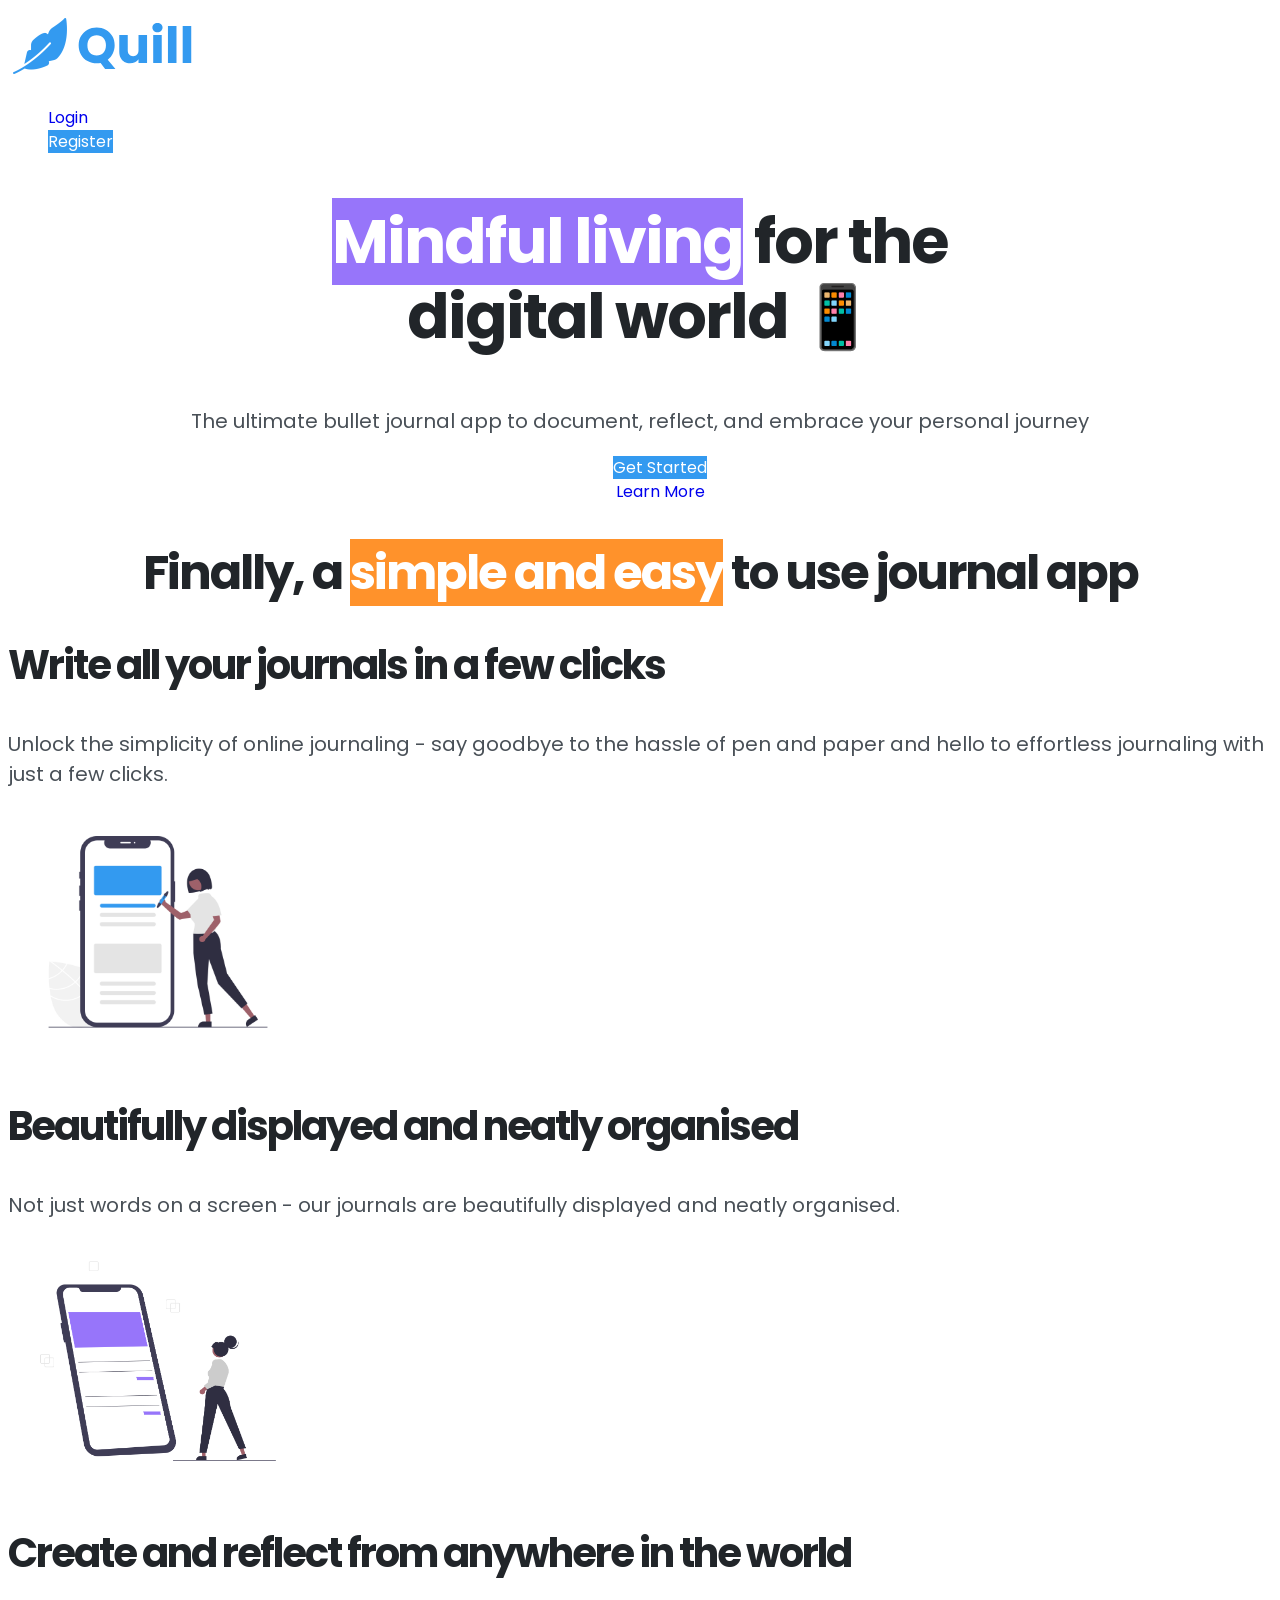
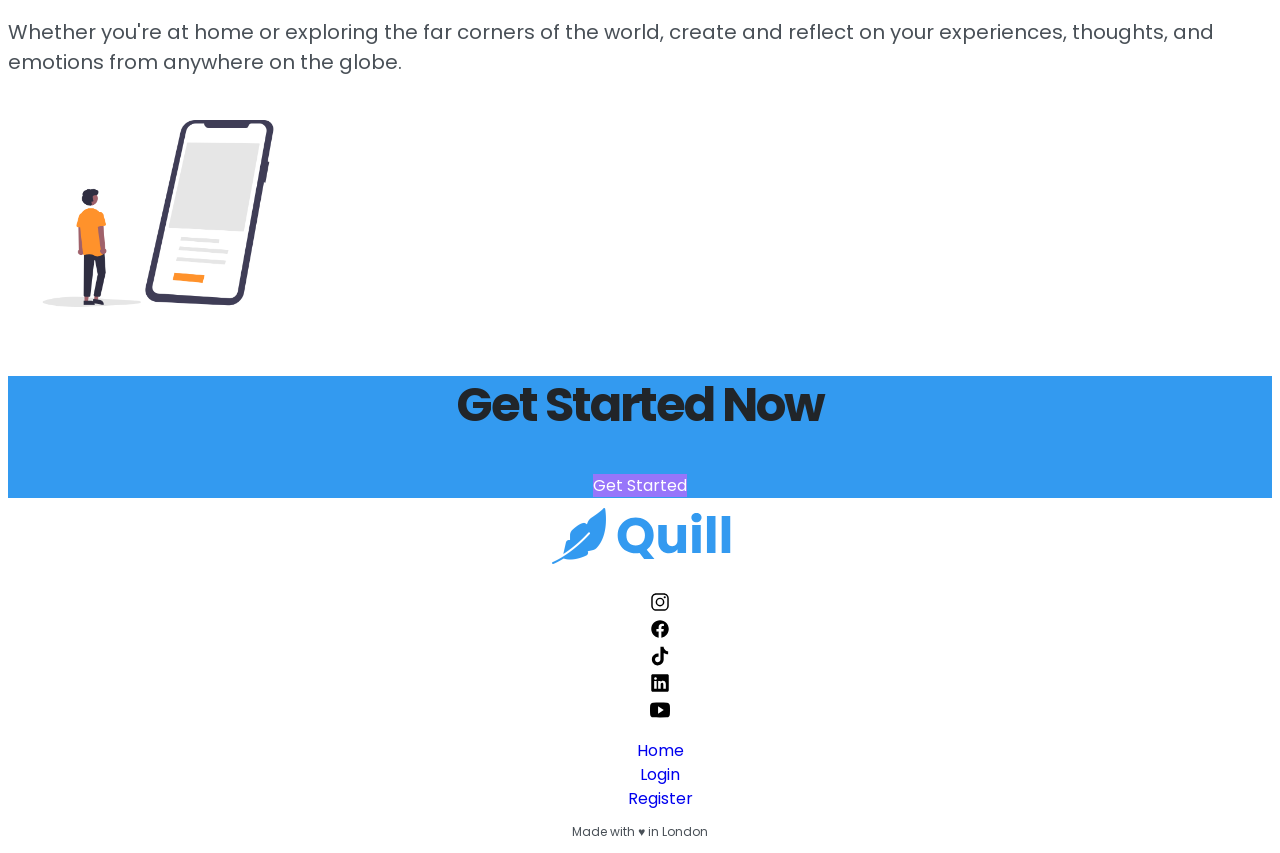
==== learning_projects/index.html @ 556ea089 "updated it" ====
<!DOCTYPE html>
<html lang="en">

<head>
    <meta charset="UTF-8">
    <meta name="viewport" content="width=device-width, initial-scale=1.0">

    <link rel="preconnect" href="https://fonts.googleapis.com">
    <link rel="preconnect" href="https://fonts.gstatic.com" crossorigin>
    <link href="https://fonts.googleapis.com/css2?family=Jim+Nightshade&display=swap" rel="stylesheet">

    <link rel="preconnect" href="https://fonts.googleapis.com">
    <link rel="preconnect" href="https://fonts.gstatic.com" crossorigin>
    <link
        href="https://fonts.googleapis.com/css2?family=Poppins:ital,wght@0,100;0,200;0,300;0,400;0,500;0,600;0,700;0,800;0,900;1,100;1,200;1,300;1,400;1,500;1,600;1,700;1,800;1,900&display=swap"
        rel="stylesheet">

    <title>Quill</title>

    <link rel="stylesheet" href="styles.css">
    <link rel="i" href="component.html">
    <link rel="icon" type="image/svg" href="images/quill.svg">

</head>

<body>

    <header>
        <!-- NAVIGATION -->
        <nav>
            <a href="index.html"><img src="images/quill.svg" alt="quill logo"></a>
            <ul>
                <li><a href="login.html">Login</a></li>
                <li><a class="btn btn-primary" href="register.html">Register</a></li>
            </ul>
        </nav>

        <!-- HERO SECTION -->
        <section class="hero-section">
            <h1><span class="highlight highlight-secondary">Mindful living</span> for the <br> digital world 📱</h1>
            <p id="green-text">The ultimate bullet journal app to document, reflect, and embrace your personal journey
            </p>
            <ul>
                <li><a class="btn btn-primary" href="register.html">Get Started</a></li>
                <li><a href="#features">Learn More</a></li>
            </ul>
        </section>
    </header>

    <main>
        <!-- FEATURES SECTION -->
        <section>
            <h2 class="features-main-heading">Finally, a <span class="highlight highlight-tertiary">simple and
                    easy</span> to use journal app</h2>
            <div>
                <h3>Write all your journals in a few clicks</h3>
                <p>Unlock the simplicity of online journaling - say goodbye to the hassle of pen and paper and hello to
                    effortless journaling with just a few clicks.</p>
                <img src="images/features-1.png" alt="simple online journaling" width="300px">
            </div>
            <div>
                <h3>Beautifully displayed and neatly organised</h3>
                <p>Not just words on a screen - our journals are beautifully displayed and neatly organised.</p>
                <img src="images/features-2.png" alt="beautifully displayed journals" width="300px">
            </div>
            <div>
                <h3>Create and reflect from anywhere in the world</h3>
                <p>Whether you're at home or exploring the far corners of the world, create and reflect on your
                    experiences, thoughts, and emotions from anywhere on the globe.</p>
                <img src="images/features-3.png" alt="create journals anywhere" width="300px">
            </div>
        </section>


        <!-- CTA SECTION -->
        <section class="cta-section">
            <div class="cta-card">
                <h2>Get Started Now</h2>
                <a class="btn btn-secondary " href="register.html">Get Started</a>
            </div>
        </section>
    </main>


    <!-- FOOTER -->
    <footer class="footer">
        <a href="index.html"><img src="images/quill.svg" alt="quill logo"></a>
        <ul>
            <li><a href="https://www.instagram.com/"><img src="images/instagram.svg" alt="instagram logo"
                        width="20px"></a></li>
            <li><a href="https://www.facebook.com/"><img src="images/facebook.svg" alt="facebook logo" width="20px"></a>
            </li>
            <li><a href="https://www.tiktok.com/"><img src="images/tiktok.svg" alt="tiktok logo" width="20px"></a></li>
            <li><a href="https://www.linkedin.com/"><img src="images/linkedin.svg" alt="linkedin logo" width="20px"></a>
            </li>
            <li><a href="https://www.youtube.com/"><img src="images/youtube.svg" alt="youtube logo" width="20px"></a>
            </li>
        </ul>
        <ul>
            <li><a href="index.html">Home</a></li>
            <li><a href="login.html">Login</a></li>
            <li><a href="register.html">Register</a></li>
        </ul>

        <p class="small-text">Made with ♥︎ in London</p>
    </footer>

</body>

</html>
---- learning_projects/styles.css ----
/* 

----------------- TYPOGRAPHY -----------------

FONT SIZES
12px / 16px / 20px / 24px / 32px / 40px

FONT WEIGHTS 
400 / 700

LINE HEIGHTS
1.2 / 1.5

LETTER SPACING 
0 / -2PX 

FONT FAMILY
Poppins

----------------- COLORS  -----------------

PRIMARY
Base: #339af0 (Sky Blue)
Tint: #d0ebff (Arctic)
Shade: #1c7ed6 (Deep Sea)

SECONDARY
Base: #9775fa (Lavendar)
Tint: #e5dbff (Moonlight Iris)
Shade: #7048e8 (Velvet Night)

TERTIARY
Base: #ff922b (Pumpkin)
Tint: #ffe8cc (Dawn)
Shade: #f76707 (Lava)

GREY
Base: #495057 (Slate)
Tint: #f1f3f5 (Pebble)
Shade: #212529 (Graphite)
White: #ffffff (White)
Black: #000000 (Black)


*/

/* ----------------------------------- GLOBAL SYTLES ----------------------------------- */

/* Add in universal selector later to remove default spacing properties */

body {
  font-family: "Poppins", sans-serif;
  font-weight: 400;
  line-height: 1.5;
  color: #495057;
}

h1,
h2,
h3,
h4,
h5 {
  font-weight: 700;
  line-height: 1.2;
  letter-spacing: -2px;
  color: #212529;
}

h1 {
  font-size: 62px;
}

h2 {
  font-size: 48px;
}

h3 {
  font-size: 40px;
  text-align: left;
}

h4 {
  font-size: 32px;
  text-align: left;
}

h5 {
  font-size: 24px;
  text-align: left;
}

p {
  font-size: 20px;
}

ul {
  list-style: none;
}

a {
  text-decoration: none;
  font-size: 16px;
}

footer {
  font-size: 12px;
}

.small-text {
  font-size: 12px;
}

/* ----------------------------------- COMPONENTS ----------------------------------- */

.btn {
  font-size: 16px;
  font-weight: 400;
  text-decoration: none;
}

.btn-primary:link,
.btn-primary:visited {
  color: #ffffff;
  background-color: #339af0;
}

.btn-primary:hover,
.btn-primary:active {
  color: #ffffff;
  background-color: #1c7ed6;

}

.btn-secondary:link,
.btn-secondary:visited {
  color: #ffffff;
  background-color: #9775fa;
}

.btn-secondary:hover,
.btn-secondary:active {
  color: #ffffff;
  background-color: #7048e8;
}

.highlight {
  color: #ffffff;
}

.highlight-primary {
  background-color: #339af0;
}

.highlight-secondary {
  background-color: #9775fa;
}

.highlight-tertiary {
  background-color: #ff922b;
}


/* ----------------------------------- SECTIONS ----------------------------------- */

/* ------- HERO SECTION -------*/

.hero-section {
  text-align: center;
}

/* ------- FEATURES SECTION -------*/

.features-main-heading {
  text-align: center;
}

/* ------- CTA SECTION -------*/

.cta-section {
  text-align: center;
}

.cta-card {
  background-color: #339af0;
}


/* ------- FOOTER -------*/

.footer {
  text-align: center;
}
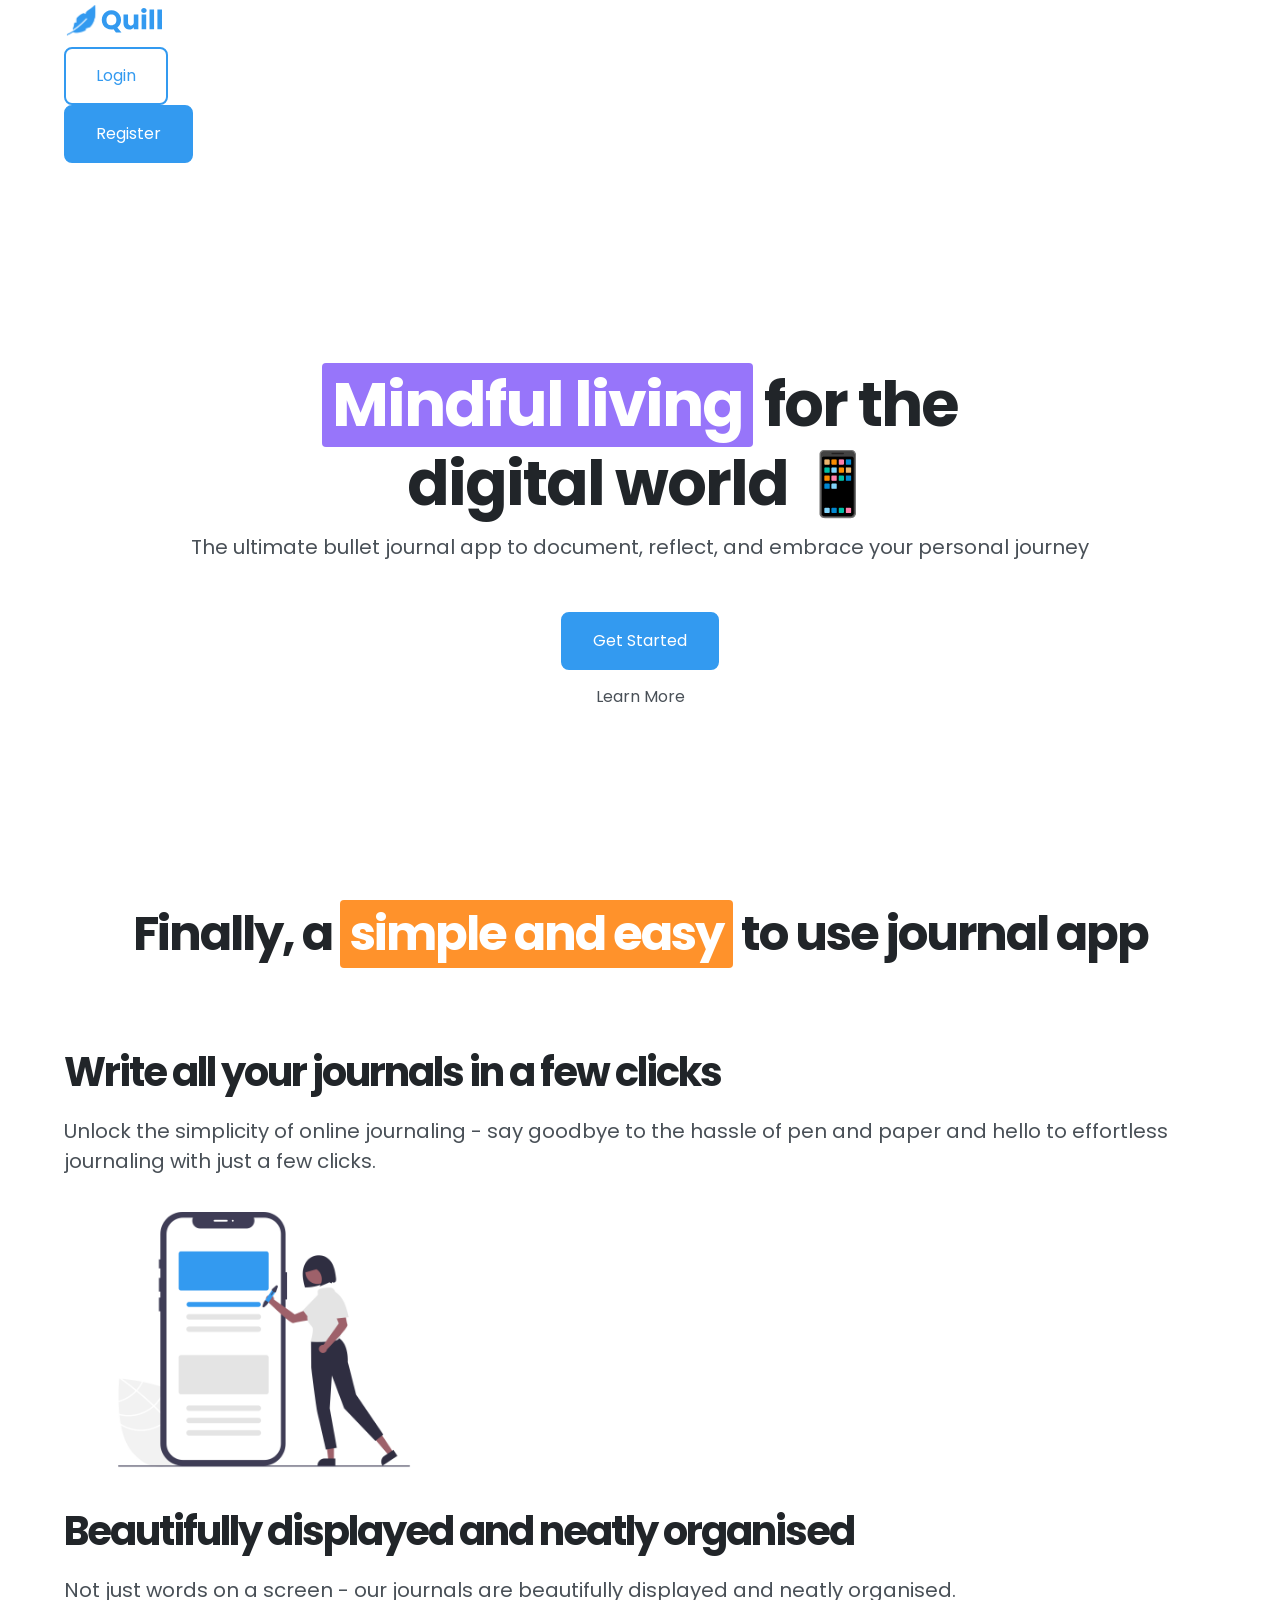
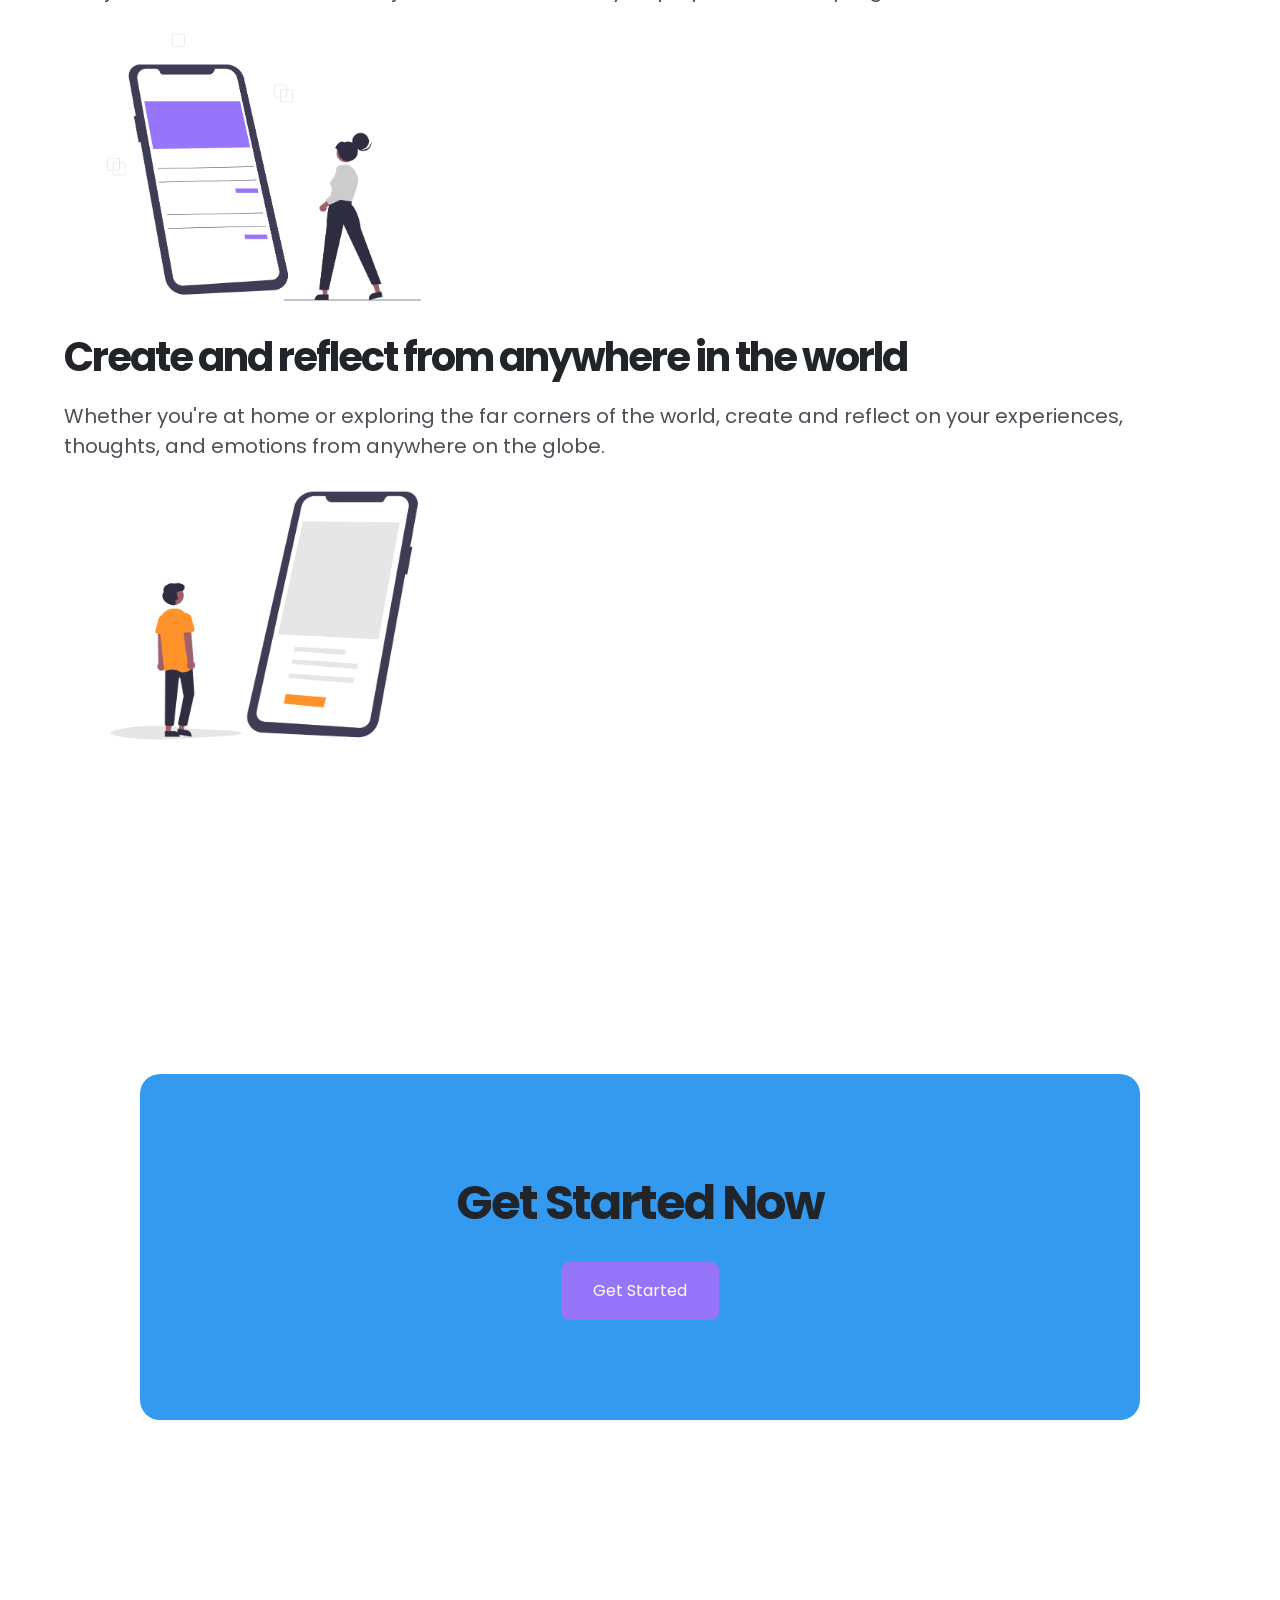
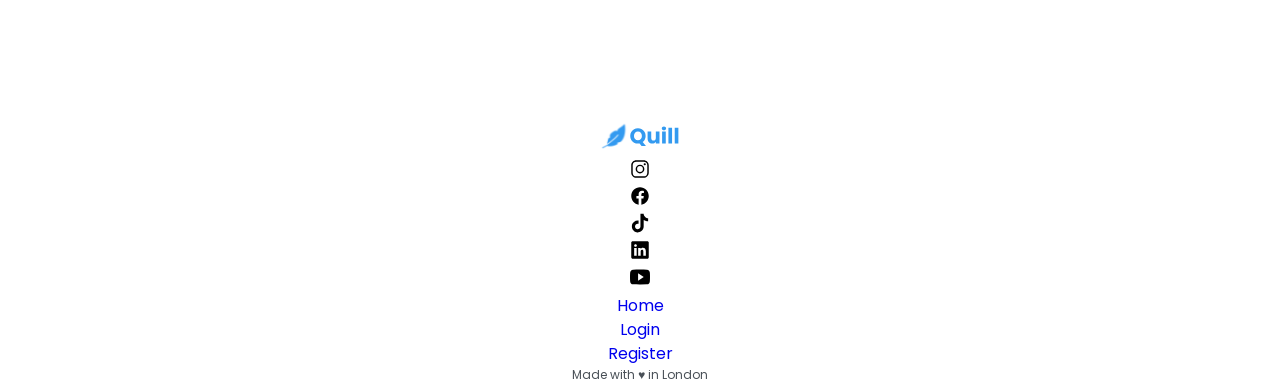
==== commit b28b4e87: "updated significantly" ====
--- a/learning_projects/index.html
+++ b/learning_projects/index.html
@@ -25,49 +25,51 @@
 
 <body>
 
-    <header>
+    <div class="container">
+
+    <header class="header">
         <!-- NAVIGATION -->
-        <nav>
-            <a href="index.html"><img src="images/quill.svg" alt="quill logo"></a>
+        <nav class="navbar">
+            <a href="index.html"><img class="logo-md" src="images/quill.svg" alt="quill logo"></a>
             <ul>
-                <li><a href="login.html">Login</a></li>
+                <li><a class="btn btn-primary-outline" href="login.html">Login</a></li>
                 <li><a class="btn btn-primary" href="register.html">Register</a></li>
             </ul>
         </nav>
 
         <!-- HERO SECTION -->
         <section class="hero-section">
-            <h1><span class="highlight highlight-secondary">Mindful living</span> for the <br> digital world 📱</h1>
-            <p id="green-text">The ultimate bullet journal app to document, reflect, and embrace your personal journey
+            <h1 class="hero-heading"><span class="highlight highlight-secondary">Mindful living</span> for the <br> digital world 📱</h1>
+            <p class="hero-paragraph">The ultimate bullet journal app to document, reflect, and embrace your personal journey
             </p>
             <ul>
                 <li><a class="btn btn-primary" href="register.html">Get Started</a></li>
-                <li><a href="#features">Learn More</a></li>
+                <li><a class="btn btn-primary-outline href="#features">Learn More</a></li>
             </ul>
         </section>
     </header>
 
     <main>
         <!-- FEATURES SECTION -->
-        <section>
+        <section class="features-section">
             <h2 class="features-main-heading">Finally, a <span class="highlight highlight-tertiary">simple and
                     easy</span> to use journal app</h2>
             <div>
-                <h3>Write all your journals in a few clicks</h3>
+                <h3 class="features-heading">Write all your journals in a few clicks</h3>
                 <p>Unlock the simplicity of online journaling - say goodbye to the hassle of pen and paper and hello to
                     effortless journaling with just a few clicks.</p>
-                <img src="images/features-1.png" alt="simple online journaling" width="300px">
+                <img class="feature-img" src="images/features-1.png" alt="simple online journaling">
             </div>
             <div>
-                <h3>Beautifully displayed and neatly organised</h3>
+                <h3 class="features-heading">Beautifully displayed and neatly organised</h3>
                 <p>Not just words on a screen - our journals are beautifully displayed and neatly organised.</p>
-                <img src="images/features-2.png" alt="beautifully displayed journals" width="300px">
+                <img class="feature-img" src="images/features-2.png" alt="beautifully displayed journals">
             </div>
             <div>
-                <h3>Create and reflect from anywhere in the world</h3>
+                <h3 class="features-heading">Create and reflect from anywhere in the world</h3>
                 <p>Whether you're at home or exploring the far corners of the world, create and reflect on your
                     experiences, thoughts, and emotions from anywhere on the globe.</p>
-                <img src="images/features-3.png" alt="create journals anywhere" width="300px">
+                <img class="feature-img" src="images/features-3.png" alt="create journals anywhere">
             </div>
         </section>
 
@@ -75,7 +77,7 @@
         <!-- CTA SECTION -->
         <section class="cta-section">
             <div class="cta-card">
-                <h2>Get Started Now</h2>
+                <h2 class="cta-heading">Get Started Now</h2>
                 <a class="btn btn-secondary " href="register.html">Get Started</a>
             </div>
         </section>
@@ -84,17 +86,13 @@
 
     <!-- FOOTER -->
     <footer class="footer">
-        <a href="index.html"><img src="images/quill.svg" alt="quill logo"></a>
+        <a href="index.html"><img class="logo-sm" src="images/quill.svg" alt="quill logo"></a>
         <ul>
-            <li><a href="https://www.instagram.com/"><img src="images/instagram.svg" alt="instagram logo"
-                        width="20px"></a></li>
-            <li><a href="https://www.facebook.com/"><img src="images/facebook.svg" alt="facebook logo" width="20px"></a>
-            </li>
-            <li><a href="https://www.tiktok.com/"><img src="images/tiktok.svg" alt="tiktok logo" width="20px"></a></li>
-            <li><a href="https://www.linkedin.com/"><img src="images/linkedin.svg" alt="linkedin logo" width="20px"></a>
-            </li>
-            <li><a href="https://www.youtube.com/"><img src="images/youtube.svg" alt="youtube logo" width="20px"></a>
-            </li>
+            <li><a href="https://www.instagram.com/"><img class="social-icons" src="images/instagram.svg" alt="instagram logo"></a></li>
+            <li><a href="https://www.facebook.com/"><img class="social-icons" src="images/facebook.svg" alt="facebook logo"></a></li>
+            <li><a href="https://www.tiktok.com/"><img class="social-icons" src="images/tiktok.svg" alt="tiktok logo"></a></li>
+            <li><a href="https://www.linkedin.com/"><img class="social-icons" src="images/linkedin.svg" alt="linkedin logo"></a></li>
+            <li><a href="https://www.youtube.com/"><img class="social-icons" src="images/youtube.svg" alt="youtube logo"></a></li>
         </ul>
         <ul>
             <li><a href="index.html">Home</a></li>
@@ -105,6 +103,8 @@
         <p class="small-text">Made with ♥︎ in London</p>
     </footer>
 
+    </div>
+
 </body>
 
 </html>
--- a/learning_projects/styles.css
+++ b/learning_projects/styles.css
@@ -3,7 +3,7 @@
 ----------------- TYPOGRAPHY -----------------
 
 FONT SIZES
-12px / 16px / 20px / 24px / 32px / 40px
+12px - 1.2rem / 16px - 1.6rem / 20px - 2rem / 24px 2.4rem / 32px - 3.2rem / 40px - 4rem
 
 FONT WEIGHTS 
 400 / 700
@@ -12,7 +12,7 @@
 1.2 / 1.5
 
 LETTER SPACING 
-0 / -2PX 
+0 / -2px 
 
 FONT FAMILY
 Poppins
@@ -42,17 +42,97 @@
 Black: #000000 (Black)
 
 
+----------------- BORDER RADIUS -----------------
+
+4px / 8px / 20px
+
+----------------- SPACING SYSTEM -----------------
+
+5px / 10px / 15px / 20px / 25px / 30px / 40px / 50px / 60px / 70px / 80px / 90px / 100px / 125px / 150px / 200px / 250px / 300px / 400px / 500px
+
 */
 
 /* ----------------------------------- GLOBAL SYTLES ----------------------------------- */
 
 /* Add in universal selector later to remove default spacing properties */
 
+:root {
+  /* FONT SIZE */
+  --text-sm: 12px;
+  --text-base: 16px;
+  --text-paragraph: 20px;
+  --text-h5: 24px;
+  --text-h4: 32px;
+  --text-h3: 40px;
+  --text-h2: 48px;
+  --text-h1: 62px;
+
+  /* FONT WEIGHTS */
+  --font-weight-normal: 400;
+  --font-weight-bold: 700;
+
+  /* LINE HEIGHTS */
+  --line-height-tight: 1.2;
+  --line-height-normal: 1.5;
+
+  /* LETTER SPACING */
+  --letter-spacing-tight: -2px;
+
+  /* FONT FAMILY */
+  --font-family: "Poppins", sans-serif;
+
+  /* --------------- COLORS --------------*/
+
+  /* PRIMARY */
+
+  --primary-base: #339af0;
+  --primary-tint: #d0ebff;
+  --primary-shade: #1c7ed6;
+
+  /* SECONDARY */
+
+  --secondary-base: #9775fa;
+  --secondary-tint: #e5dbff;
+  --secondary-shade: #7048e8;
+
+  /* TERTIARY */
+
+  --tertiary-base: #ff922b;
+  --tertiary-tint: #ffe8cc;
+  --tertiary-shade: #f76707;
+
+  /* GREY */
+
+  --grey-base: #495057;
+  --grey-tint: #f1f3f5;
+  --grey-shade: #212529;
+  --white: #ffffff;
+  --black: #000000;
+
+
+}
+
+* {
+  box-sizing: border-box;
+  margin: 0px;
+  padding: 0px;
+}
+
+html {
+  font-size: 62.5%;
+}
+
 body {
-  font-family: "Poppins", sans-serif;
-  font-weight: 400;
-  line-height: 1.5;
+  font-family: var(--font-family);
+  font-weight: var(--font-weight-normal);
+  line-height: var(--line-height-normal);
   color: #495057;
+}
+
+.container {
+  max-width: 1200px;
+  width: 90%;
+  margin: 0px auto;
 }
 
 h1,
@@ -60,37 +140,37 @@
 h3,
 h4,
 h5 {
-  font-weight: 700;
-  line-height: 1.2;
-  letter-spacing: -2px;
-  color: #212529;
+  font-weight: var(--font-weight-bold);
+  line-height: var(--line-height-tight);
+  letter-spacing: var(--letter-spacing-tight);
+  color: var(--grey-shade);
 }
 
 h1 {
-  font-size: 62px;
+  font-size: 6.2rem;
 }
 
 h2 {
-  font-size: 48px;
+  font-size: 4.8rem;
 }
 
 h3 {
-  font-size: 40px;
+  font-size: 4rem;
   text-align: left;
 }
 
 h4 {
-  font-size: 32px;
+  font-size: 3.2rem;
   text-align: left;
 }
 
 h5 {
-  font-size: 24px;
+  font-size: 2.4rem;
   text-align: left;
 }
 
 p {
-  font-size: 20px;
+  font-size: 2rem;
 }
 
 ul {
@@ -99,94 +179,176 @@
 
 a {
   text-decoration: none;
-  font-size: 16px;
+  font-size: 1.6rem;
+  display: inline-block;
 }
 
 footer {
-  font-size: 12px;
+  font-size: 1.2rem;
+}
+
+span {
+  display: inline-block;
 }
 
 .small-text {
-  font-size: 12px;
+  font-size: 1.2rem;
 }
 
 /* ----------------------------------- COMPONENTS ----------------------------------- */
 
 .btn {
-  font-size: 16px;
-  font-weight: 400;
+  font-size: 1.6rem;
+  font-weight: var(--font-weight-normal);
   text-decoration: none;
+  padding: 1.5rem 3rem;
+  border-radius: 8px;
 }
 
 .btn-primary:link,
 .btn-primary:visited {
-  color: #ffffff;
-  background-color: #339af0;
+  color: var(--white);
+  background-color: var(--primary-base);
+  border: 2px solid var(--primary-base);
 }
 
 .btn-primary:hover,
 .btn-primary:active {
-  color: #ffffff;
-  background-color: #1c7ed6;
-
+  color: var(--white);
+  background-color: var(--primary-shade);
+  border: 2px solid var(--primary-shade);
+}
+
+.btn-primary-outline:link,
+.btn-primary-outline:visited {
+  background-color: var(--white);
+  color: var(--primary-base);
+  border: 2px solid var(--primary-base);
+}
+
+.btn-primary-outline:hover,
+.btn-primary-outline:active {
+  background-color: var(--white);
+  color: var(--primary-shade);
+  border: 2px solid var(--primary-shade);
 }
 
 .btn-secondary:link,
 .btn-secondary:visited {
-  color: #ffffff;
-  background-color: #9775fa;
+  color: var(--white);
+  background-color: var(--secondary-base);
+  border: 2px solid var(--secondary-base);
 }
 
 .btn-secondary:hover,
 .btn-secondary:active {
-  color: #ffffff;
-  background-color: #7048e8;
+  color: var(--white);
+  background-color: var(--secondary-shade);
+  border: 2px solid var(--secondary-shade);
 }
 
 .highlight {
-  color: #ffffff;
+  color: var(--white);
+  padding: 0.5rem 1rem;
+  border-radius: 4px;
 }
 
 .highlight-primary {
-  background-color: #339af0;
+  background-color: var(--primary-base);
 }
 
 .highlight-secondary {
-  background-color: #9775fa;
+  background-color: var(--secondary-base);
 }
 
 .highlight-tertiary {
-  background-color: #ff922b;
-}
-
+  background-color: var(--tertiary-base);
+}
+
+.logo-md {
+  width: 100px;
+}
+
+.logo-sm {
+  width: 80px;
+}
 
 /* ----------------------------------- SECTIONS ----------------------------------- */
+
+/* ------- HEADER -------*/
+
+.header {
+  height: 100vh;
+  min-height: 800px;
+}
+
+
+/* ------- NAVBAR -------*/
+
+.navbar {
+  margin-bottom: 20rem;
+}
 
 /* ------- HERO SECTION -------*/
 
 .hero-section {
   text-align: center;
+  margin-bottom: 30rem;
+}
+
+.hero-heading {
+  margin-bottom: 1rem;
+}
+
+.hero-paragraph {
+  margin-bottom: 5rem;
 }
 
 /* ------- FEATURES SECTION -------*/
+
+.features-section {
+  margin-bottom: 30rem;
+}
 
 .features-main-heading {
   text-align: center;
+  margin-bottom: 8rem;
+}
+
+.features-heading {
+  margin-bottom: 2rem;
+}
+
+.feature-img {
+  max-width: 400px;
+  width: 100%;
 }
 
 /* ------- CTA SECTION -------*/
 
 .cta-section {
+  margin-bottom: 30rem;
+}
+
+.cta-card {
   text-align: center;
-}
-
-.cta-card {
-  background-color: #339af0;
-}
-
+  background-color: var(--primary-base);
+  max-width: 1000px;
+  padding: 10rem 20rem;
+  border-radius: 20px;
+  margin: 0px auto;
+}
+
+.cta-heading {
+  margin-bottom: 3rem;
+}
 
 /* ------- FOOTER -------*/
 
 .footer {
   text-align: center;
 }
+
+.social-icons {
+  width: 20px;
+}
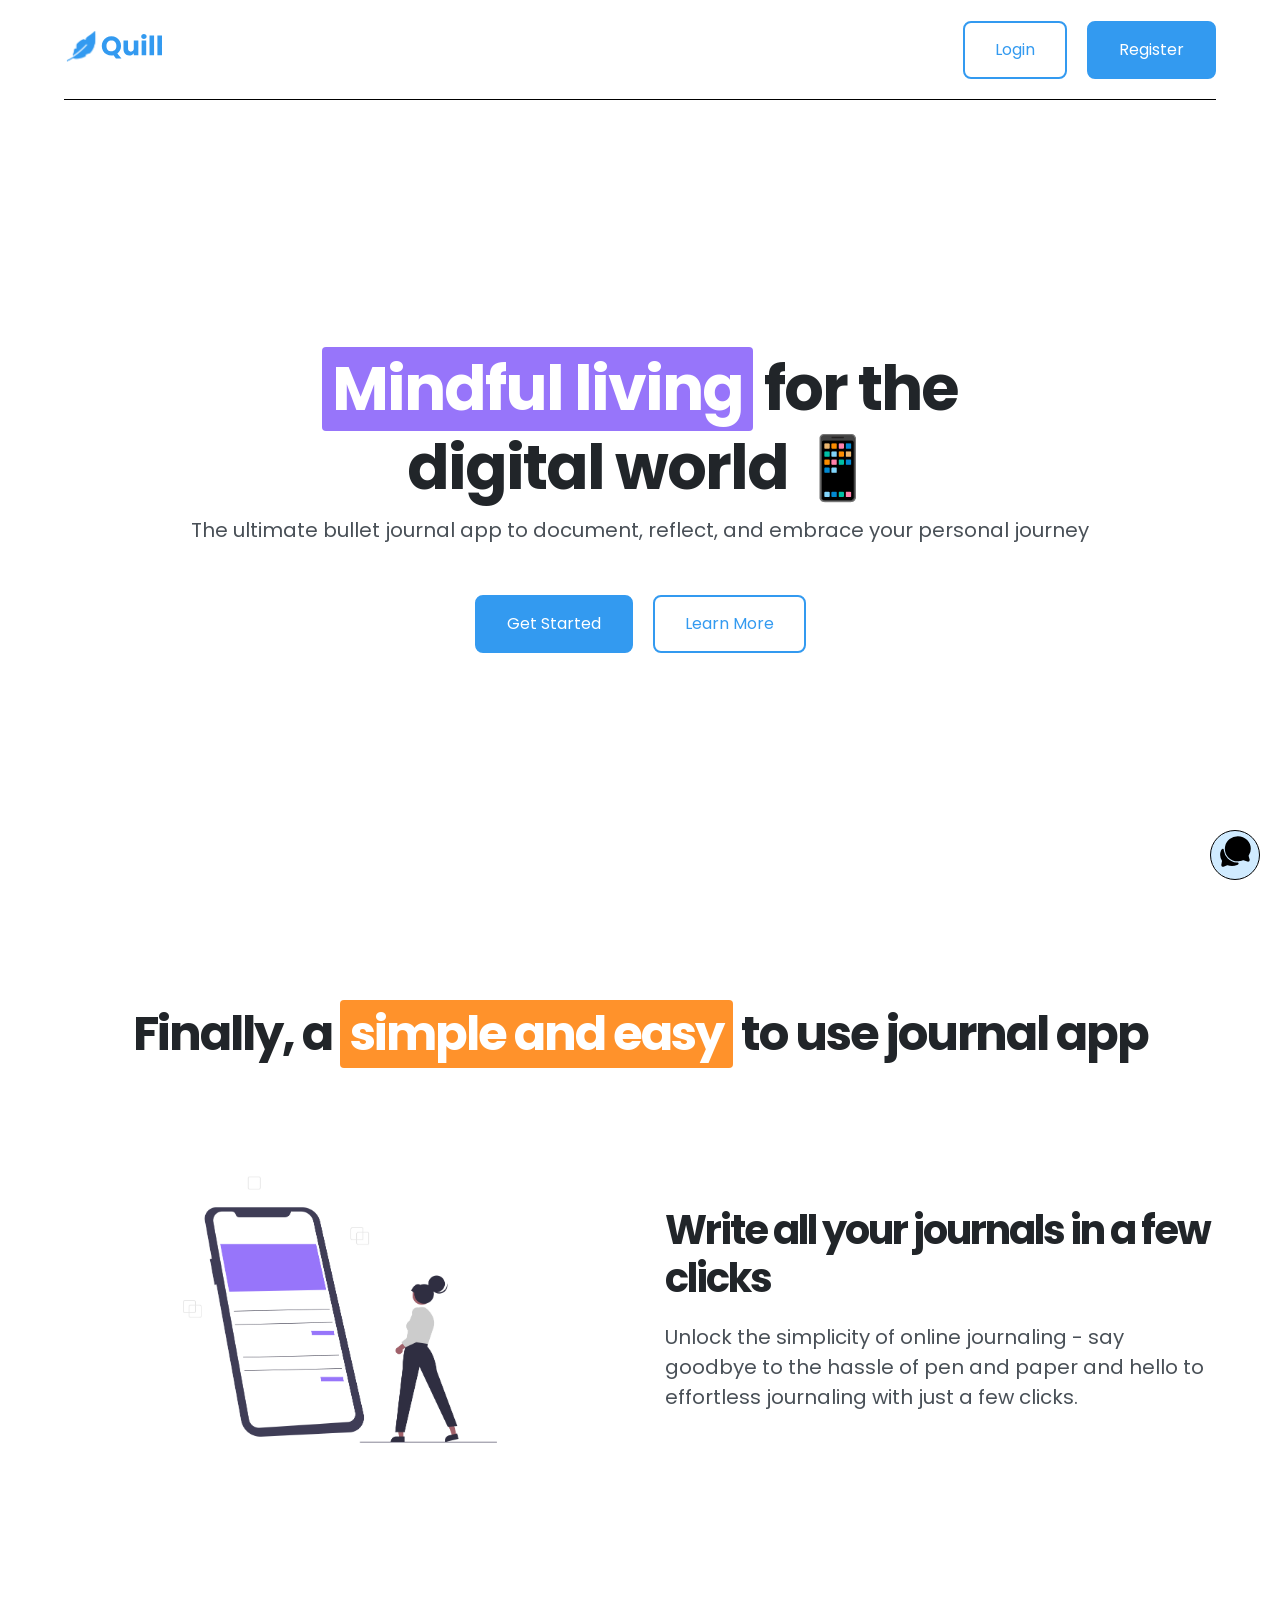
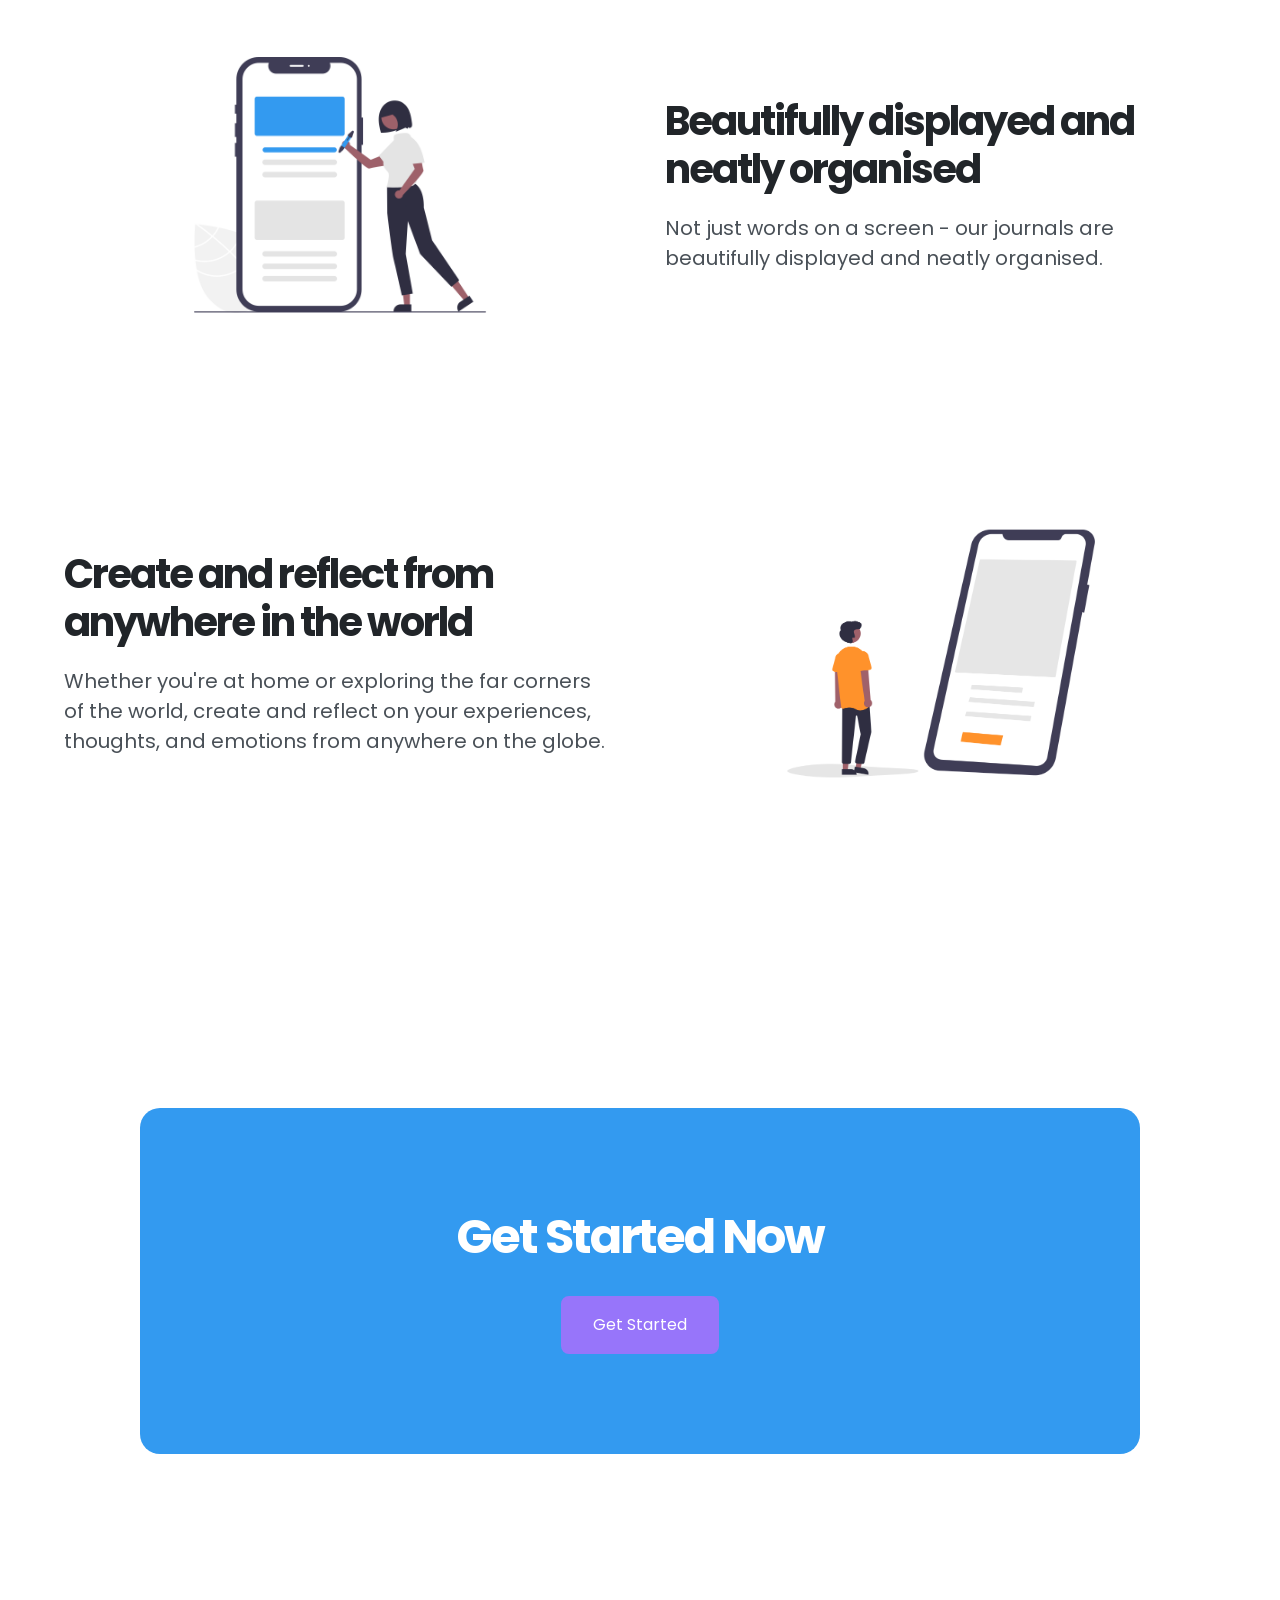
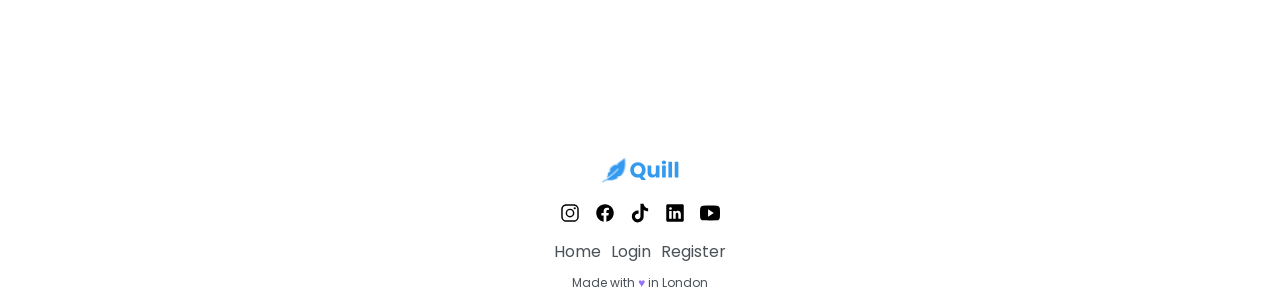
==== commit ef7b3447: "updated using grid" ====
--- a/learning_projects/index.html
+++ b/learning_projects/index.html
@@ -18,6 +18,7 @@
     <title>Quill</title>
 
     <link rel="stylesheet" href="styles.css">
+    <link rel="stylesheet" href="queries.css">
     <link rel="i" href="component.html">
     <link rel="icon" type="image/svg" href="images/quill.svg">
 
@@ -27,82 +28,107 @@
 
     <div class="container">
 
-    <header class="header">
-        <!-- NAVIGATION -->
-        <nav class="navbar">
-            <a href="index.html"><img class="logo-md" src="images/quill.svg" alt="quill logo"></a>
-            <ul>
-                <li><a class="btn btn-primary-outline" href="login.html">Login</a></li>
-                <li><a class="btn btn-primary" href="register.html">Register</a></li>
-            </ul>
-        </nav>
+        <header>
+            <!-- NAVIGATION -->
+            <nav class="navbar">
+                <a href="index.html"><img class="logo-md" src="images/quill.svg" alt="quill logo"></a>
+                <ul class="nav-btn-container">
+                    <li><a class="btn btn-primary-outline" href="login.html">Login</a></li>
+                    <li><a class="btn btn-primary" href="register.html">Register</a></li>
+                </ul>
 
-        <!-- HERO SECTION -->
-        <section class="hero-section">
-            <h1 class="hero-heading"><span class="highlight highlight-secondary">Mindful living</span> for the <br> digital world 📱</h1>
-            <p class="hero-paragraph">The ultimate bullet journal app to document, reflect, and embrace your personal journey
-            </p>
-            <ul>
-                <li><a class="btn btn-primary" href="register.html">Get Started</a></li>
-                <li><a class="btn btn-primary-outline href="#features">Learn More</a></li>
-            </ul>
-        </section>
-    </header>
-
-    <main>
-        <!-- FEATURES SECTION -->
-        <section class="features-section">
-            <h2 class="features-main-heading">Finally, a <span class="highlight highlight-tertiary">simple and
-                    easy</span> to use journal app</h2>
-            <div>
-                <h3 class="features-heading">Write all your journals in a few clicks</h3>
-                <p>Unlock the simplicity of online journaling - say goodbye to the hassle of pen and paper and hello to
-                    effortless journaling with just a few clicks.</p>
-                <img class="feature-img" src="images/features-1.png" alt="simple online journaling">
-            </div>
-            <div>
-                <h3 class="features-heading">Beautifully displayed and neatly organised</h3>
-                <p>Not just words on a screen - our journals are beautifully displayed and neatly organised.</p>
-                <img class="feature-img" src="images/features-2.png" alt="beautifully displayed journals">
-            </div>
-            <div>
-                <h3 class="features-heading">Create and reflect from anywhere in the world</h3>
-                <p>Whether you're at home or exploring the far corners of the world, create and reflect on your
-                    experiences, thoughts, and emotions from anywhere on the globe.</p>
-                <img class="feature-img" src="images/features-3.png" alt="create journals anywhere">
-            </div>
-        </section>
+            </nav>
 
 
-        <!-- CTA SECTION -->
-        <section class="cta-section">
-            <div class="cta-card">
-                <h2 class="cta-heading">Get Started Now</h2>
-                <a class="btn btn-secondary " href="register.html">Get Started</a>
-            </div>
-        </section>
-    </main>
+
+            <!-- HERO SECTION -->
+            <section class="hero-section">
+                <h1 class="hero-heading"><span class="highlight highlight-secondary">Mindful living</span> for the
+                    <br class="hero-heading-break">
+                    digital world 📱
+                </h1>
+                <p class="hero-paragraph">The ultimate bullet journal app to document, reflect, and embrace your
+                    personal journey
+                </p>
+                <ul class="hero-btn-container">
+                    <li><a class="btn btn-primary" href="register.html">Get Started</a></li>
+                    <li><a class="btn btn-primary-outline" href="#features">Learn More</a></li>
+                </ul>
+            </section>
+        </header>
+
+        <main>
+            <!-- FEATURES SECTION -->
+            <section class="features-section">
+                <h2 class="features-main-heading">Finally, a <span class="highlight highlight-tertiary">simple and
+                        easy</span> to use journal app</h2>
+
+                <div class="features-grid-container">
+
+                    <div>
+                        <h3 class="features-heading">Write all your journals in a few clicks</h3>
+                        <p>Unlock the simplicity of online journaling - say goodbye to the hassle of pen and paper and
+                            hello to effortless journaling with just a few clicks.</p>
+                    </div>
+                    <img class="feature-img" src="images/features-1.png" alt="simple online journaling">
+
+                    <div>
+                        <h3 class="features-heading">Beautifully displayed and neatly organised</h3>
+                        <p>Not just words on a screen - our journals are beautifully displayed and neatly organised.</p>
+                    </div>
+                    <img class="feature-img feature-img-swap-order" src="images/features-2.png"
+                        alt="beautifully displayed journals">
+
+                    <div>
+                        <h3 class="features-heading">Create and reflect from anywhere in the world</h3>
+                        <p>Whether you're at home or exploring the far corners of the world, create and reflect on your
+                            experiences, thoughts, and emotions from anywhere on the globe.</p>
+                    </div>
+                    <img class="feature-img" src="images/features-3.png" alt="create journals anywhere">
+
+                </div>
+
+            </section>
 
 
-    <!-- FOOTER -->
-    <footer class="footer">
-        <a href="index.html"><img class="logo-sm" src="images/quill.svg" alt="quill logo"></a>
-        <ul>
-            <li><a href="https://www.instagram.com/"><img class="social-icons" src="images/instagram.svg" alt="instagram logo"></a></li>
-            <li><a href="https://www.facebook.com/"><img class="social-icons" src="images/facebook.svg" alt="facebook logo"></a></li>
-            <li><a href="https://www.tiktok.com/"><img class="social-icons" src="images/tiktok.svg" alt="tiktok logo"></a></li>
-            <li><a href="https://www.linkedin.com/"><img class="social-icons" src="images/linkedin.svg" alt="linkedin logo"></a></li>
-            <li><a href="https://www.youtube.com/"><img class="social-icons" src="images/youtube.svg" alt="youtube logo"></a></li>
-        </ul>
-        <ul>
-            <li><a href="index.html">Home</a></li>
-            <li><a href="login.html">Login</a></li>
-            <li><a href="register.html">Register</a></li>
-        </ul>
+            <!-- CTA SECTION -->
+            <section class="cta-section">
+                <div class="cta-card">
+                    <h2 class="cta-heading">Get Started Now</h2>
+                    <a class="btn btn-secondary btn-secondary2" href="register.html">Get Started</a>
+                </div>
+            </section>
+        </main>
 
-        <p class="small-text">Made with ♥︎ in London</p>
-    </footer>
 
+        <!-- FOOTER -->
+        <footer class="footer">
+            <a href="index.html"><img class="logo-sm" src="images/quill.svg" alt="quill logo"></a>
+            <ul class="social-icons-container">
+                <li><a href="https://www.instagram.com/"><img class="social-icons" src="images/instagram.svg"
+                            alt="instagram logo"></a></li>
+                <li><a href="https://www.facebook.com/"><img class="social-icons" src="images/facebook.svg"
+                            alt="facebook logo"></a></li>
+                <li><a href="https://www.tiktok.com/"><img class="social-icons" src="images/tiktok.svg"
+                            alt="tiktok logo"></a></li>
+                <li><a href="https://www.linkedin.com/"><img class="social-icons" src="images/linkedin.svg"
+                            alt="linkedin logo"></a></li>
+                <li><a href="https://www.youtube.com/"><img class="social-icons" src="images/youtube.svg"
+                            alt="youtube logo"></a></li>
+            </ul>
+            <ul class="footer-links-container">
+                <li><a href="index.html">Home</a></li>
+                <li><a href="login.html">Login</a></li>
+                <li><a href="register.html">Register</a></li>
+            </ul>
+
+            <p class="small-text">Made with <span class="heart-icon">♥︎</span> in London</p>
+        </footer>
+
+    </div>
+
+    <div class="chat-conatainer">
+        <a href="register.html"><img class="chat-icon" src="images/chat.svg.svg" alt="chat icon"></a>
     </div>
 
 </body>
--- a/learning_projects/styles.css
+++ b/learning_projects/styles.css
@@ -58,14 +58,14 @@
 
 :root {
   /* FONT SIZE */
-  --text-sm: 12px;
-  --text-base: 16px;
-  --text-paragraph: 20px;
-  --text-h5: 24px;
-  --text-h4: 32px;
-  --text-h3: 40px;
-  --text-h2: 48px;
-  --text-h1: 62px;
+  --text-sm: 1.2rem;
+  --text-base: 1.6rem;
+  --text-paragraph: 2rem;
+  --text-h5: 2.4rem;
+  --text-h4: 3.2rem;
+  --text-h3: 4rem;
+  --text-h2: 4.8rem;
+  --text-h1: 6.2rem;
 
   /* FONT WEIGHTS */
   --font-weight-normal: 400;
@@ -109,7 +109,8 @@
   --white: #ffffff;
   --black: #000000;
 
-
+  /* MISCELLANEOUS */
+  --nav-height: 100px;
 }
 
 * {
@@ -120,6 +121,8 @@
 
 html {
   font-size: 62.5%;
+  /* 10px / 16px = 62.5% */
+  /* 1rem = 10px */
 }
 
 body {
@@ -147,30 +150,30 @@
 }
 
 h1 {
-  font-size: 6.2rem;
+  font-size: var(--text-h1);
 }
 
 h2 {
-  font-size: 4.8rem;
+  font-size: var(--text-h2);
 }
 
 h3 {
-  font-size: 4rem;
+  font-size: var(--text-h3);
   text-align: left;
 }
 
 h4 {
-  font-size: 3.2rem;
+  font-size: var(--text-h4);
   text-align: left;
 }
 
 h5 {
-  font-size: 2.4rem;
+  font-size: var(--text-h5);
   text-align: left;
 }
 
 p {
-  font-size: 2rem;
+  font-size: var(--text-paragraph);
 }
 
 ul {
@@ -179,12 +182,19 @@
 
 a {
   text-decoration: none;
-  font-size: 1.6rem;
+  font-size: var(--text-base);
   display: inline-block;
 }
 
+a:link,
+a:visited,
+a:hover,
+a:active {
+  color: var(--grey-base);
+}
+
 footer {
-  font-size: 1.2rem;
+  font-size: var(--text-sm);
 }
 
 span {
@@ -192,13 +202,13 @@
 }
 
 .small-text {
-  font-size: 1.2rem;
+  font-size: var(--text-sm);
 }
 
 /* ----------------------------------- COMPONENTS ----------------------------------- */
 
 .btn {
-  font-size: 1.6rem;
+  font-size: var(--text-base);
   font-weight: var(--font-weight-normal);
   text-decoration: none;
   padding: 1.5rem 3rem;
@@ -273,35 +283,71 @@
   width: 80px;
 }
 
+.chat-conatainer {
+  height: 5rem;
+  width: 5rem;
+  background-color: var(--primary-tint);
+  border: 1px solid var(--black);
+  border-radius: 50%;
+  display: flex;
+  align-items: center;
+  justify-content: center;
+  position: fixed;
+  right: 2rem;
+  bottom: 2rem;
+}
+
+.chat-icon {
+  width: 3.5rem;
+  height: 3.5rem;
+  fill: var(--primary-base);
+}
+
 /* ----------------------------------- SECTIONS ----------------------------------- */
 
-/* ------- HEADER -------*/
-
-.header {
-  height: 100vh;
-  min-height: 800px;
-}
-
-
 /* ------- NAVBAR -------*/
 
 .navbar {
-  margin-bottom: 20rem;
+  height: var(--nav-height);
+  display: flex;
+  flex-direction: row;
+  justify-content: space-between;
+  align-items: center;
+  position: sticky;
+  top: 0;
+  border-bottom: 1px solid var(--black);
+}
+
+.nav-btn-container {
+  display: flex;
+  gap: 2rem;
 }
 
 /* ------- HERO SECTION -------*/
 
 .hero-section {
-  text-align: center;
-  margin-bottom: 30rem;
+  height: calc(100vh - var(--nav-height));
+  min-height: 400px;
+  margin-bottom: 10rem;
+  display: flex;
+  flex-direction: column;
+  justify-content: center;
+  align-items: center;
 }
 
 .hero-heading {
   margin-bottom: 1rem;
+  text-align: center;
 }
 
 .hero-paragraph {
   margin-bottom: 5rem;
+  text-align: center;
+}
+
+.hero-btn-container {
+  display: flex;
+  gap: 2rem;
 }
 
 /* ------- FEATURES SECTION -------*/
@@ -315,6 +361,20 @@
   margin-bottom: 8rem;
 }
 
+.features-grid-container {
+  display: grid;
+  grid-template-columns: 1fr 1fr;
+  row-gap: 15rem;
+  column-gap: 5rem;
+  justify-items: center;
+  align-items: center;
+}
+
+.feature-img-swap-order {
+  grid-row: 2 / 3;
+  grid-row: 1 / 2;
+}
+
 .features-heading {
   margin-bottom: 2rem;
 }
@@ -328,27 +388,47 @@
 
 .cta-section {
   margin-bottom: 30rem;
+  display: flex;
+  justify-content: center;
 }
 
 .cta-card {
   text-align: center;
   background-color: var(--primary-base);
   max-width: 1000px;
+  width: 100%;
   padding: 10rem 20rem;
   border-radius: 20px;
-  margin: 0px auto;
 }
 
 .cta-heading {
   margin-bottom: 3rem;
+  color: var(--white);
 }
 
 /* ------- FOOTER -------*/
 
 .footer {
-  text-align: center;
+  display: flex;
+  flex-direction: column;
+  align-items: center;
+  gap: 1rem;
+}
+
+.social-icons-container {
+  display: flex;
+  gap: 1.5rem;
+}
+
+.footer-links-container {
+  display: flex;
+  gap: 1rem;
 }
 
 .social-icons {
   width: 20px;
 }
+
+.heart-icon {
+  color: var(--secondary-base);
+}
--- a/learning_projects/queries.css
+++ b/learning_projects/queries.css
@@ -0,0 +1,89 @@
+/* LG - SMALL LAPTOPS: 1024px - 1280px */
+
+@media (max-width: 72rem) {
+  /* 1150px / 16px = 72rem */
+  /* 72rem x 16px = 1152px */
+
+  html {
+    font-size: 56.25%;
+    /* 9px / 16px = 56.25% */
+  }
+
+  .features-grid-container {
+    column-gap: 2rem;
+  }
+
+  .cta-section {
+    margin-bottom: 20rem;
+  }
+}
+
+/* MD - TABLETS: 768px - 1024px */
+
+@media (max-width: 51rem) {
+  /* 815px / 16px = 51rem */
+  /* 51rem x 16px = 816px */
+
+  html {
+    font-size: 50%;
+    /* 8px / 16px = 50% */
+  }
+}
+
+/* SM - PHONE LANDSCAPE: 576px - 768px */
+
+@media (max-width: 43rem) {
+  /* 600px / 16px = 43rem */
+  /* 43rem x 16px = 688px */
+
+  html {
+    font-size: 43.75%;
+    /* 7px / 16px = 43.75% */
+  }
+
+  .cta-card {
+    padding: 8rem 16rem;
+  }
+
+  .features-section {
+    margin-bottom: 20rem;
+  }
+
+  .features-grid-container {
+    row-gap: 5rem;
+    column-gap: 0.5rem;
+  }
+}
+
+/* XS - PHONE PORTRAIT: < 576px */
+
+@media (max-width: 34rem) {
+  /* 530px / 16px = 34rem */
+  /* 34rem x 16px = 544px */
+
+  html {
+    font-size: 37.5%;
+    /* 6px / 16px = 37.5% */
+  }
+
+  .hero-heading-break {
+    display: none;
+  }
+
+  .hero-section {
+    height: auto;
+  }
+
+  .features-grid-container {
+    grid-template-columns: 1fr;
+  }
+
+  .feature-img-swap-order {
+    grid-row: auto;
+    grid-row: auto;
+  }
+
+  .cta-card {
+    padding: 8rem 6rem;
+  }
+}
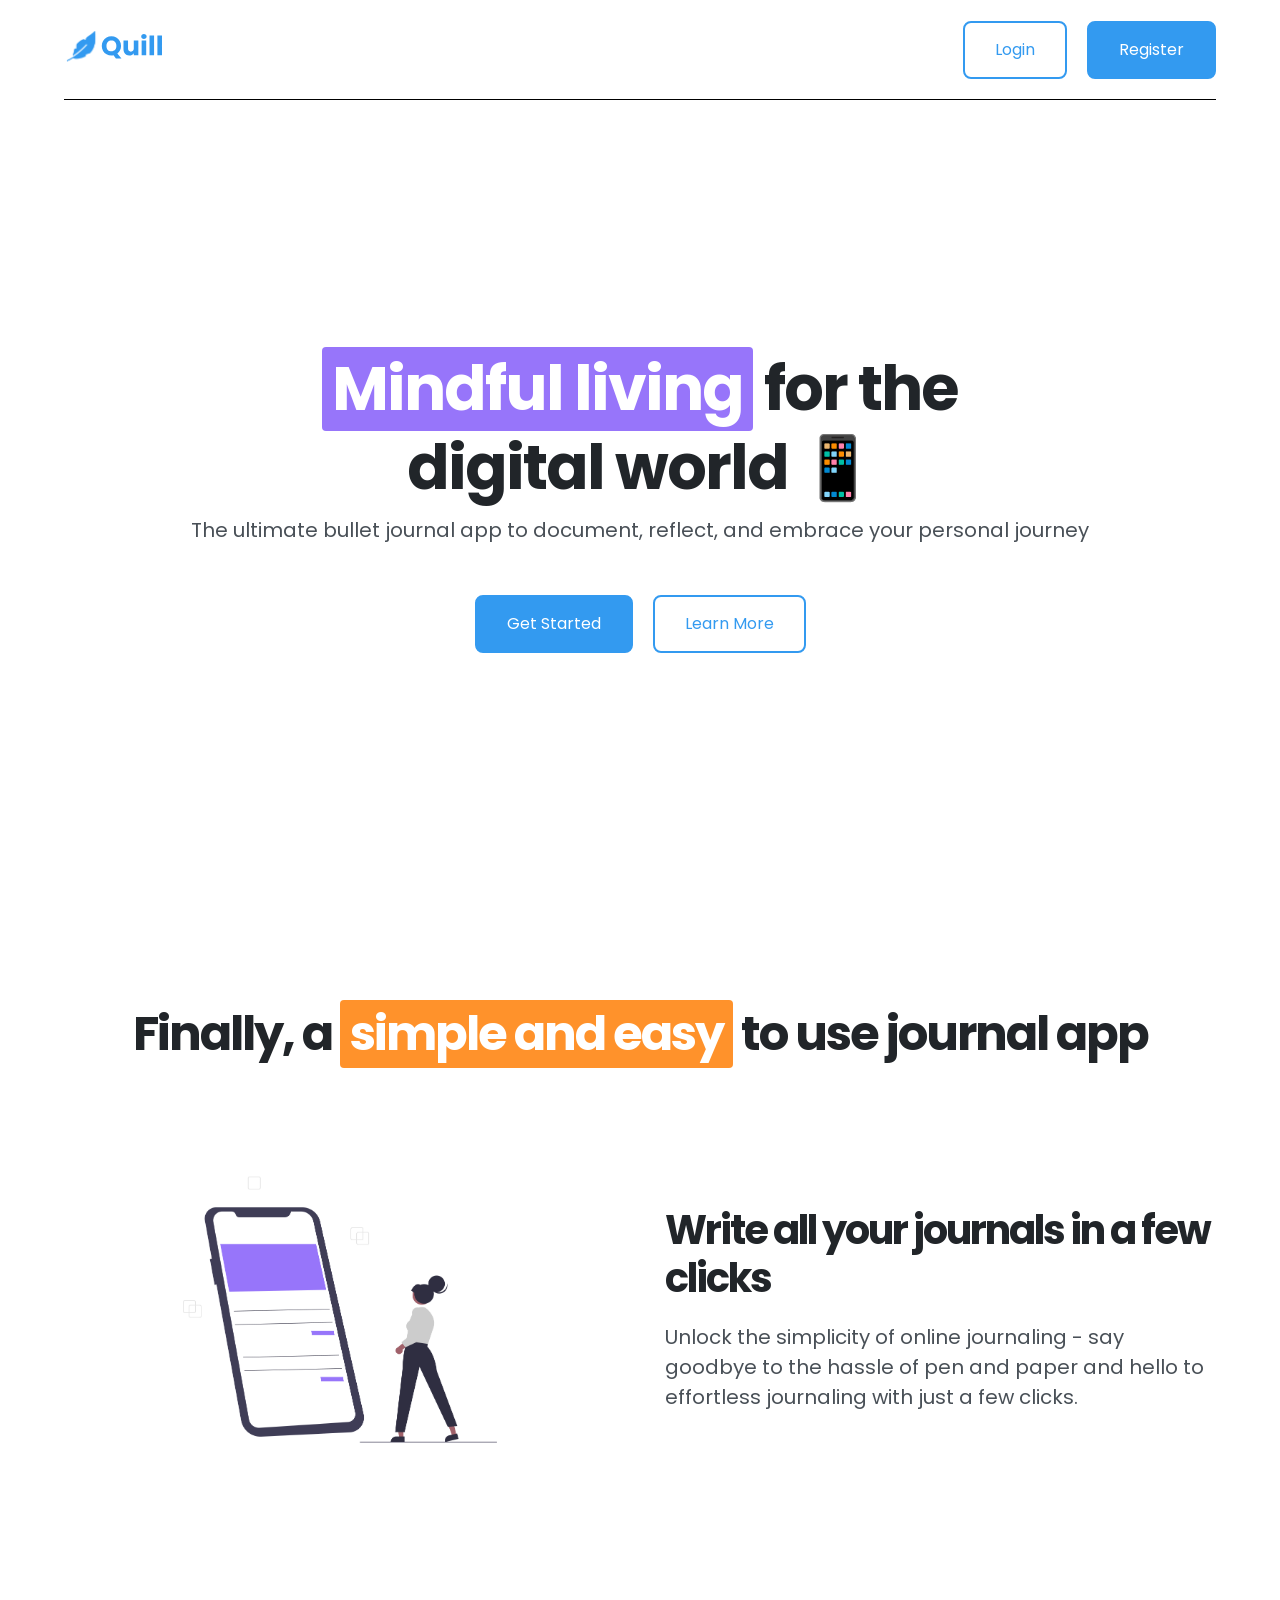
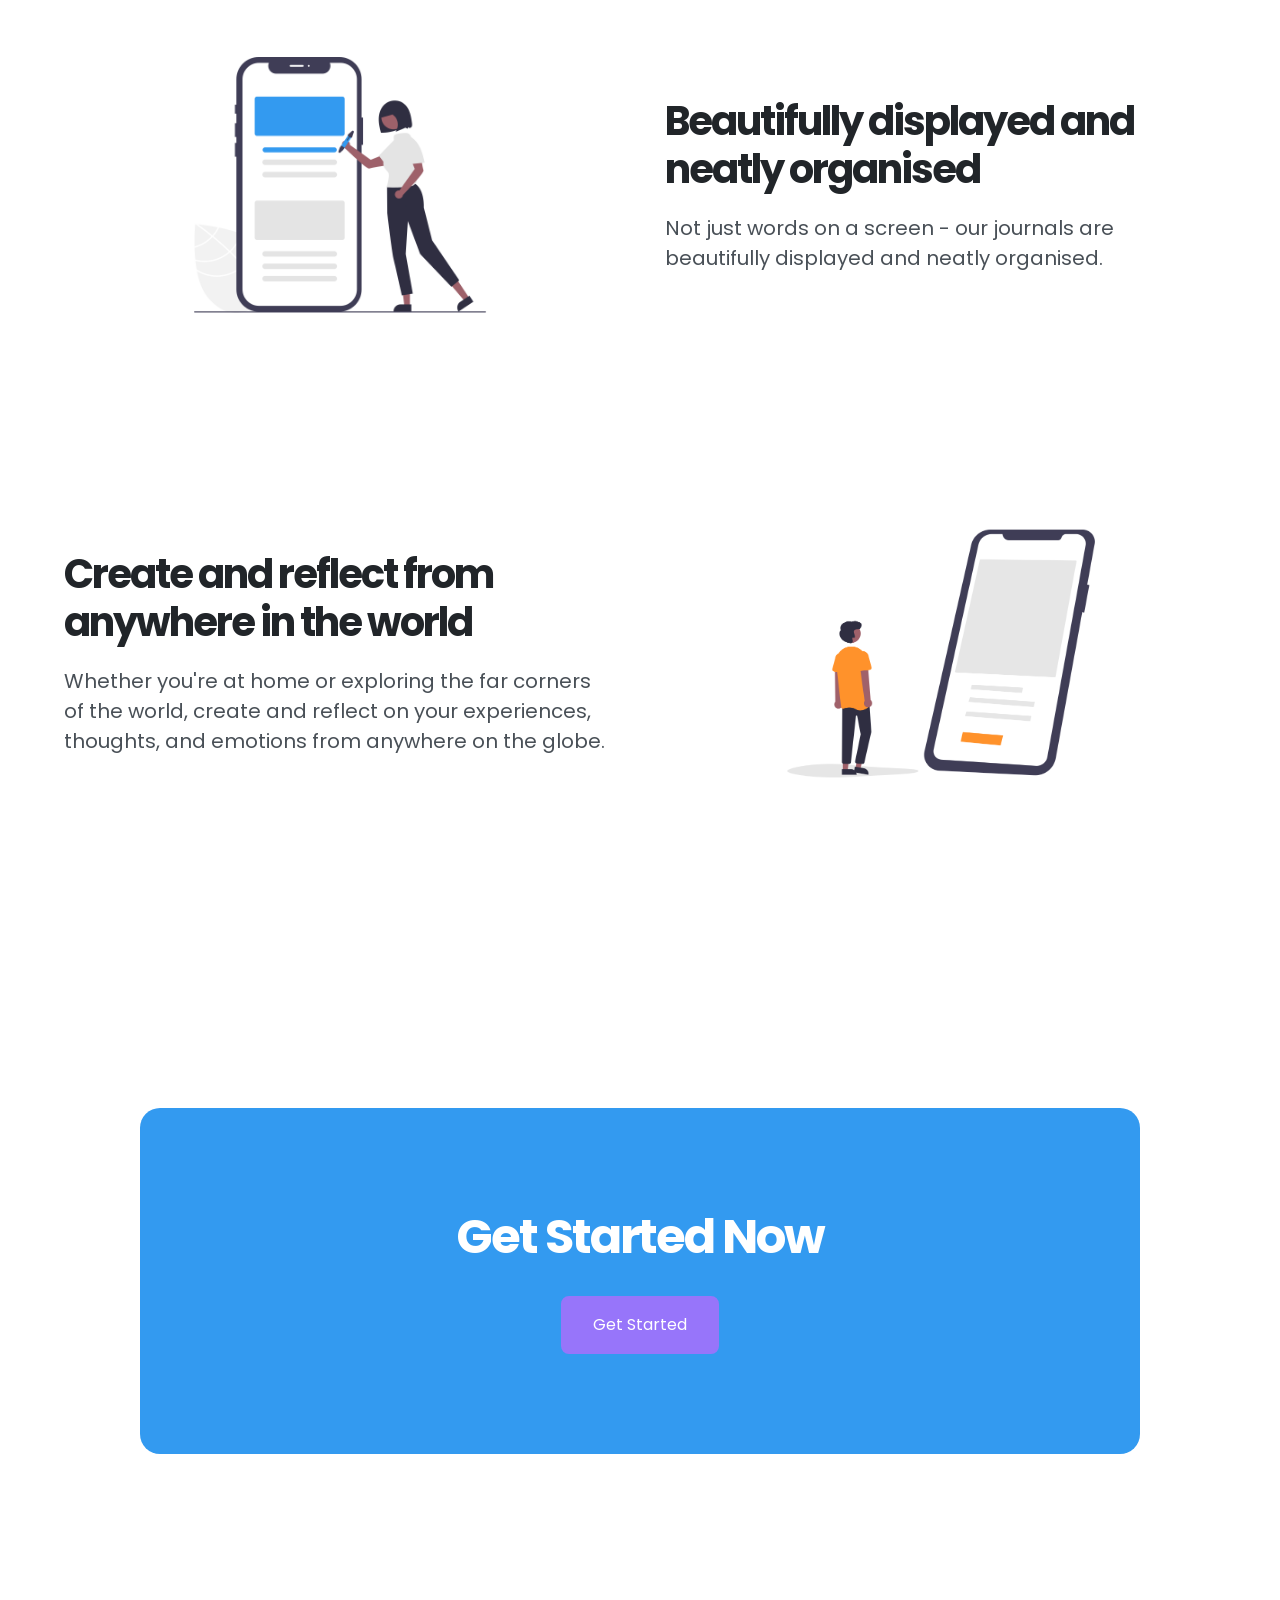
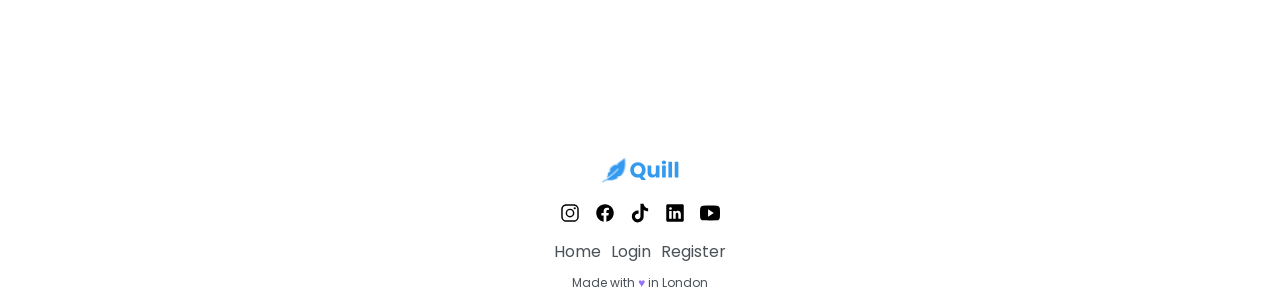
==== commit 0e753655: "updated again" ====
--- a/learning_projects/index.html
+++ b/learning_projects/index.html
@@ -28,7 +28,7 @@
 
     <div class="container">
 
-        <header>
+        <header id="header">
             <!-- NAVIGATION -->
             <nav class="navbar">
                 <a href="index.html"><img class="logo-md" src="images/quill.svg" alt="quill logo"></a>
@@ -126,10 +126,22 @@
         </footer>
 
     </div>
+<!-- 
+    <div class="modal-container">
+        <div class="modal">
+            <h2 class="modal-heading">NEW YEAR DISCOUNT!!</h2>
+            <p class="modal-paragraph">Get 50% off now</p>
+            <p class="modal-paragraph">LIMITED OFFER</p>
+            <button class="btn btn-primary-outline">CLAIM NOW</button>
+            <div class="exit-button-container">
+                <a href="#header"><button class="exit-button btn btn-primary-outline">X</button></a>
+            </div>
+        </div>
+    </div>
 
     <div class="chat-conatainer">
-        <a href="register.html"><img class="chat-icon" src="images/chat.svg.svg" alt="chat icon"></a>
-    </div>
+        <a href="images/chat.svg.svg"><img class="chat-icon" src="images/chat.svg.svg" alt="chat icon"></a>
+    </div> -->
 
 </body>
 
--- a/learning_projects/styles.css
+++ b/learning_projects/styles.css
@@ -303,6 +303,64 @@
   fill: var(--primary-base);
 }
 
+/* .modal-container {
+  margin: 0px auto;
+}
+
+.modal {
+  position: fixed;
+  top: 5rem;
+  left: 10rem;
+  bottom: 5rem;
+  background-color: var(--primary-shade);
+  border: 2px solid var(--black);
+  border-radius: 1rem;
+  width: 90%;
+  height: 80%;
+  display: flex;
+  flex-direction: column;
+  justify-content: center;
+  align-items: center;
+  z-index: 999;
+} */
+
+/* .modal-heading {
+  margin-bottom: 3rem;
+}
+
+.modal-paragraph {
+  font-size: var(--text-paragraph);
+  font-weight: var(--font-weight-bold);
+  color: var(--black);
+  margin-bottom: 2rem;
+  line-height: var(--line-height-tight);
+}
+
+.exit-button-container {
+  position: fixed;
+  top: 0;
+  right: 0;
+  background-color: #000000;
+} */
+
+/* .exit-button {
+  width: 5rem;
+  height: 5rem;
+  padding: 0rem;
+  position: absolute;
+  top: 7rem;
+  right: 5rem;
+  border: 1px solid var(--black);
+  color: var(--white);
+  background-color: var(--black);
+  align-self: center;
+  justify-self: center;
+   position: relative;
+  top: 0;
+  right: 0;
+} */
+
+
 /* ----------------------------------- SECTIONS ----------------------------------- */
 
 /* ------- NAVBAR -------*/
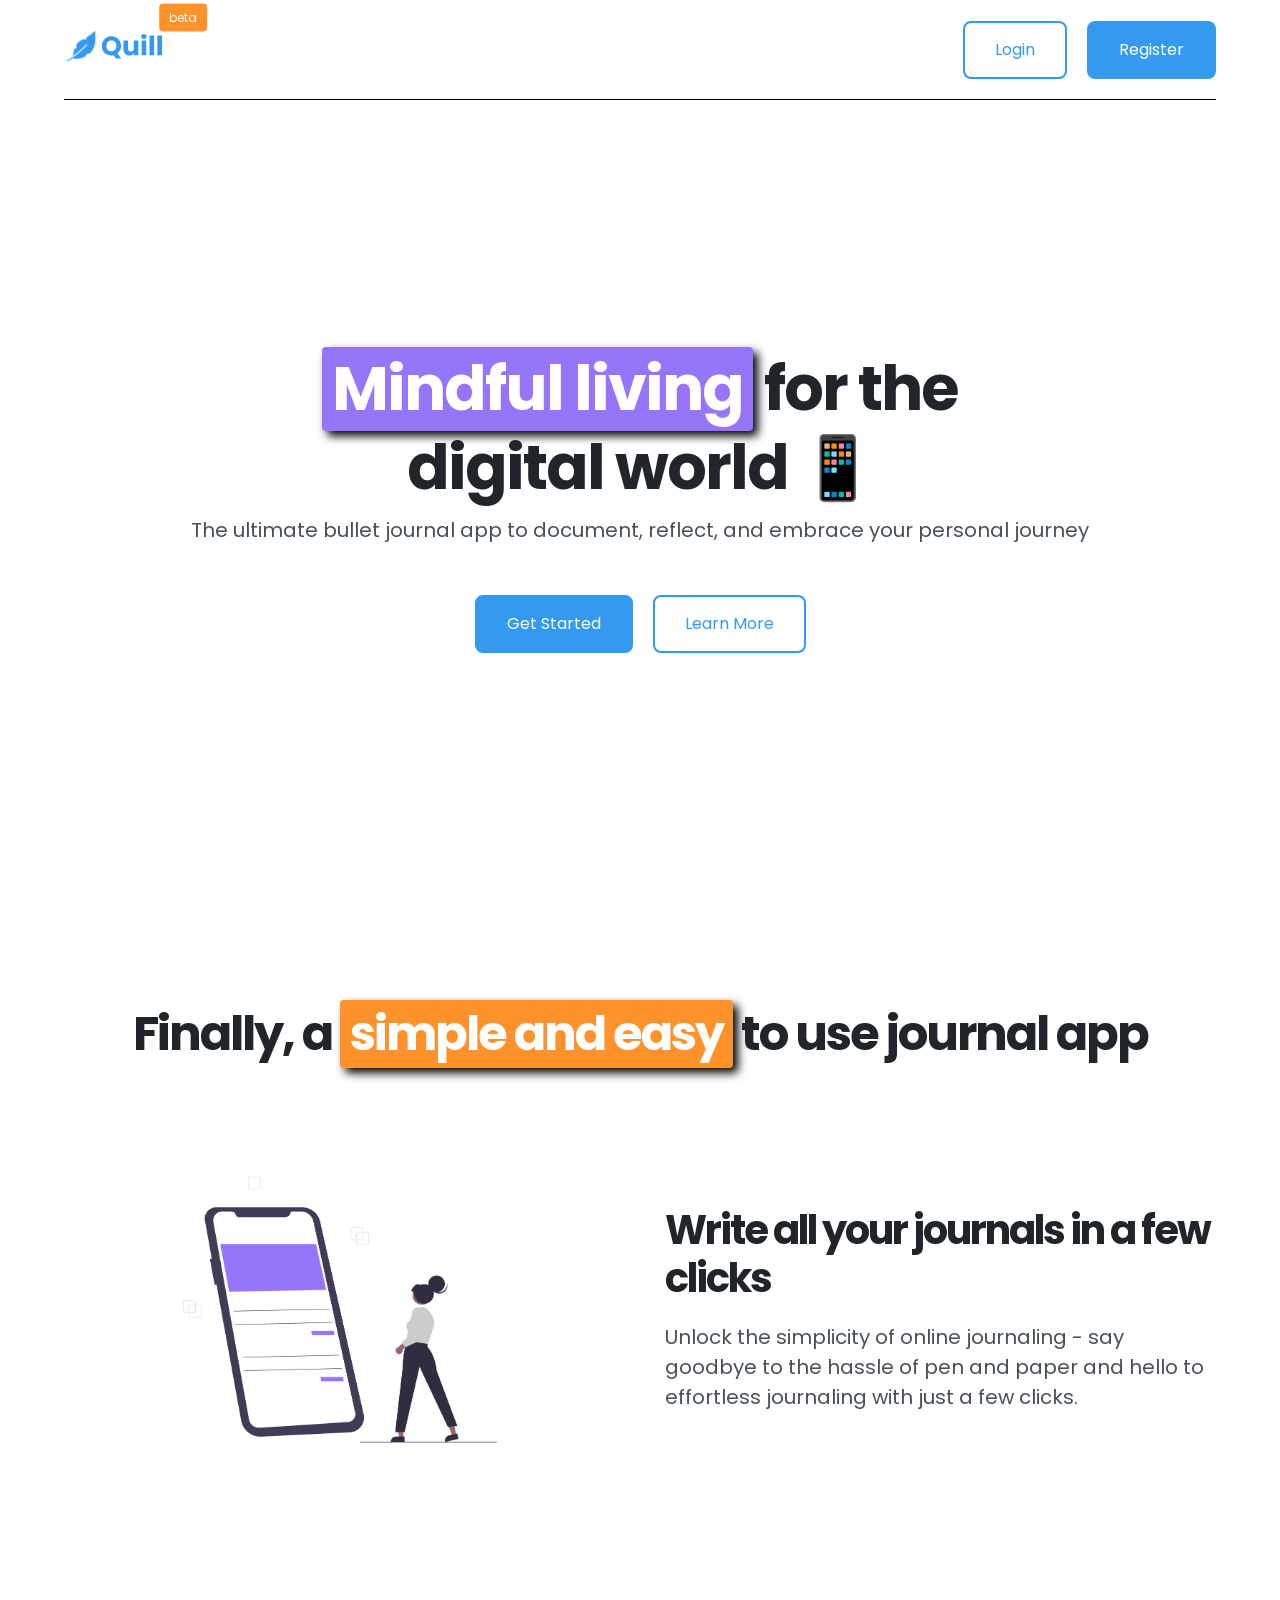
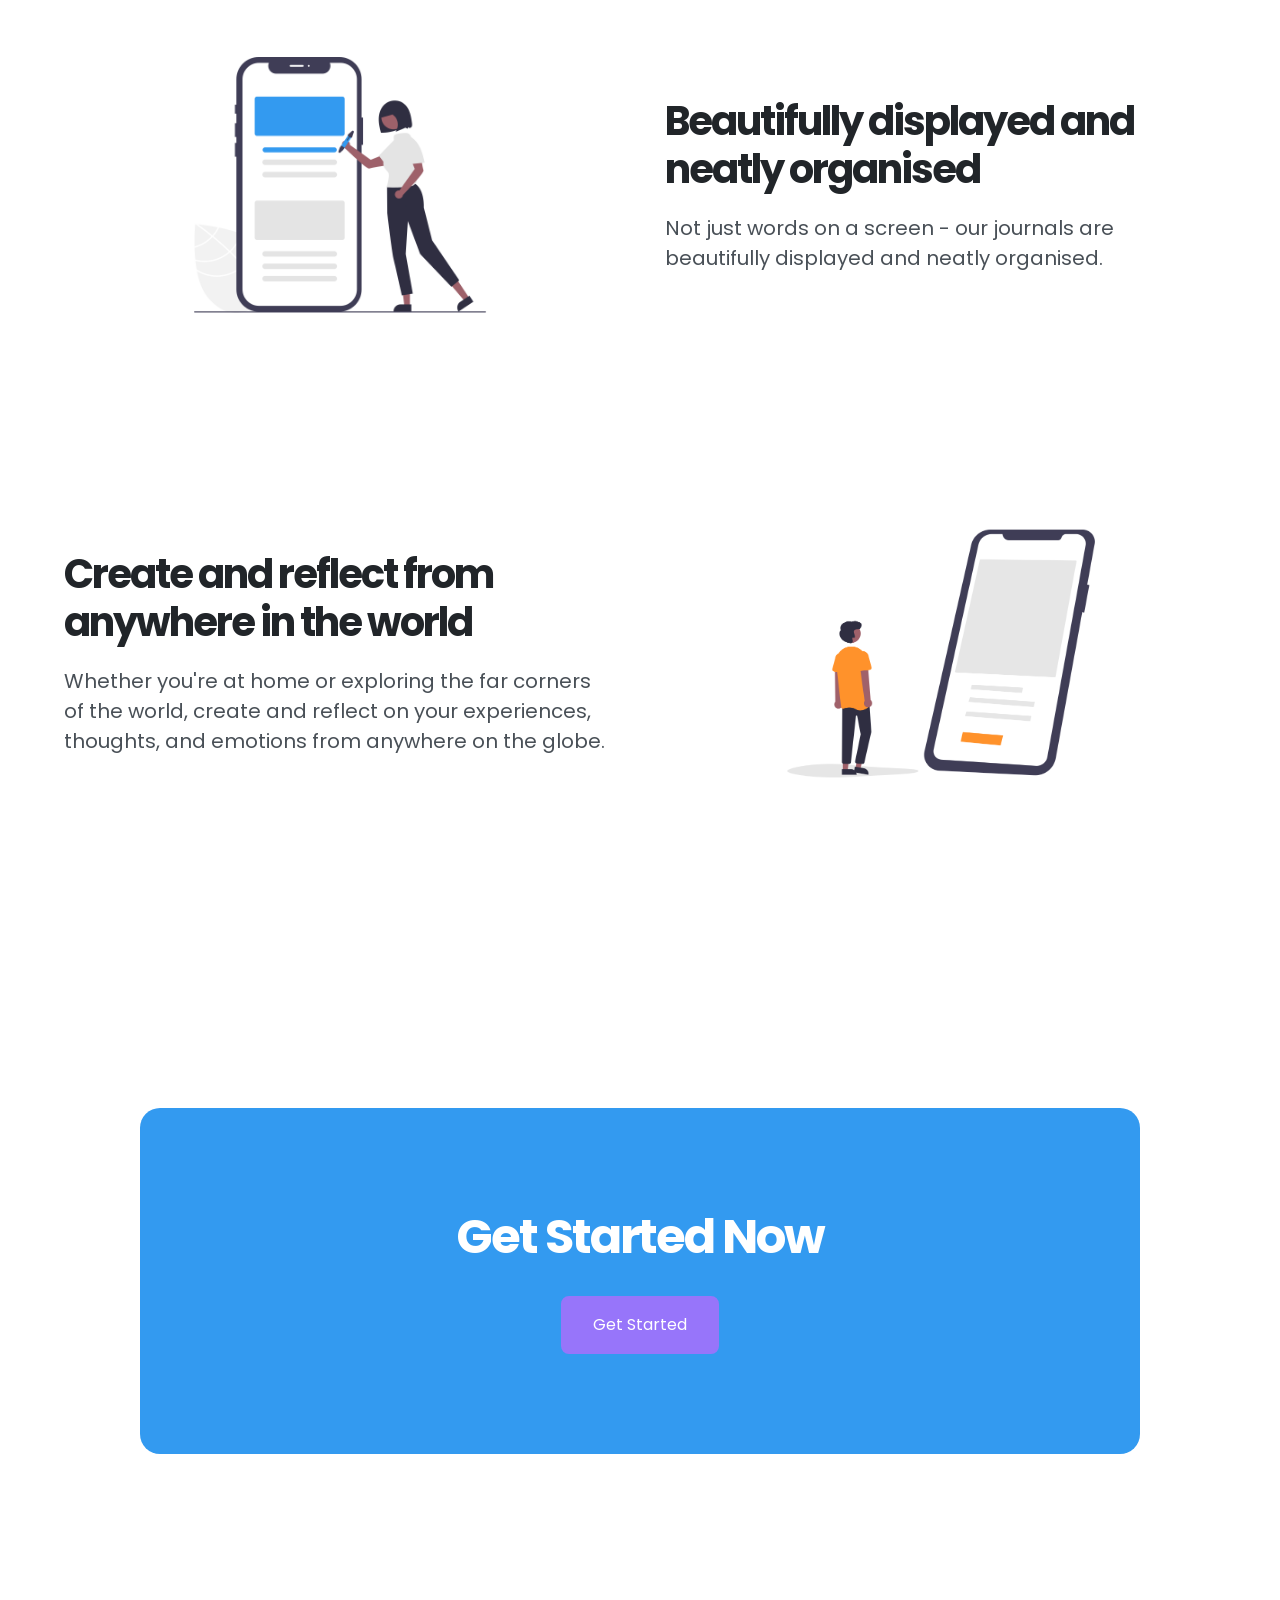
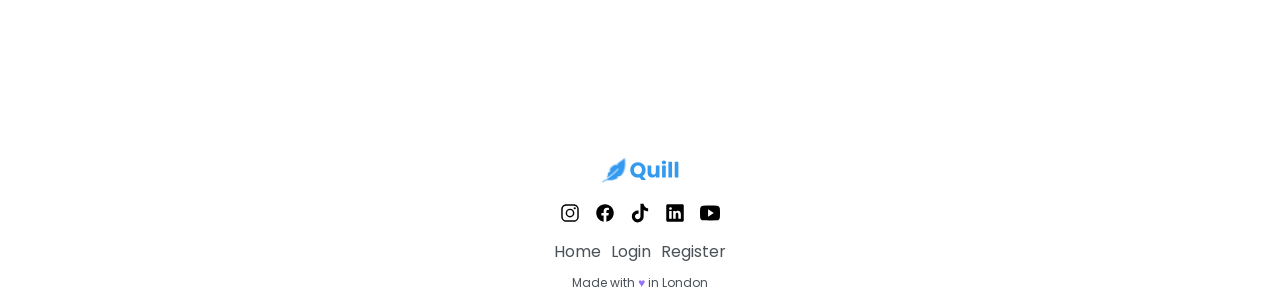
==== commit a9ddcd59: "started styling register.html" ====
--- a/learning_projects/index.html
+++ b/learning_projects/index.html
@@ -31,7 +31,7 @@
         <header id="header">
             <!-- NAVIGATION -->
             <nav class="navbar">
-                <a href="index.html"><img class="logo-md" src="images/quill.svg" alt="quill logo"></a>
+                <a class="beta" href="index.html"><img class="logo-md" src="images/quill.svg" alt="quill logo"></a>
                 <ul class="nav-btn-container">
                     <li><a class="btn btn-primary-outline" href="login.html">Login</a></li>
                     <li><a class="btn btn-primary" href="register.html">Register</a></li>
@@ -43,9 +43,9 @@
 
             <!-- HERO SECTION -->
             <section class="hero-section">
-                <h1 class="hero-heading"><span class="highlight highlight-secondary">Mindful living</span> for the
+                <h1 class="hero-heading"><span class="highlight highlight-secondary shadow">Mindful living</span> for the
                     <br class="hero-heading-break">
-                    digital world 📱
+                    digital world <span class="phone-icon">📱</span>
                 </h1>
                 <p class="hero-paragraph">The ultimate bullet journal app to document, reflect, and embrace your
                     personal journey
@@ -60,7 +60,7 @@
         <main>
             <!-- FEATURES SECTION -->
             <section class="features-section">
-                <h2 class="features-main-heading">Finally, a <span class="highlight highlight-tertiary">simple and
+                <h2 class="features-main-heading">Finally, a <span class="highlight highlight-tertiary shadow">simple and
                         easy</span> to use journal app</h2>
 
                 <div class="features-grid-container">
--- a/learning_projects/styles.css
+++ b/learning_projects/styles.css
@@ -220,6 +220,7 @@
   color: var(--white);
   background-color: var(--primary-base);
   border: 2px solid var(--primary-base);
+  transition: 0.5s;
 }
 
 .btn-primary:hover,
@@ -227,6 +228,8 @@
   color: var(--white);
   background-color: var(--primary-shade);
   border: 2px solid var(--primary-shade);
+  transform: scale(1.2, 1.2);
+  box-shadow: 0px 3px 6px 0px var(--grey-base);
 }
 
 .btn-primary-outline:link,
@@ -234,6 +237,7 @@
   background-color: var(--white);
   color: var(--primary-base);
   border: 2px solid var(--primary-base);
+  transition: 0.5s;
 }
 
 .btn-primary-outline:hover,
@@ -241,6 +245,8 @@
   background-color: var(--white);
   color: var(--primary-shade);
   border: 2px solid var(--primary-shade);
+  transform: scale(1.2, 1.2);
+  box-shadow: 0px 3px 6px 0px var(--grey-base);
 }
 
 .btn-secondary:link,
@@ -248,6 +254,7 @@
   color: var(--white);
   background-color: var(--secondary-base);
   border: 2px solid var(--secondary-base);
+  transition: 0.5s;
 }
 
 .btn-secondary:hover,
@@ -255,6 +262,8 @@
   color: var(--white);
   background-color: var(--secondary-shade);
   border: 2px solid var(--secondary-shade);
+  transform: scale(1.2, 1.2);
+  box-shadow: 0px 3px 6px 0px var(--grey-base);
 }
 
 .highlight {
@@ -263,13 +272,38 @@
   border-radius: 4px;
 }
 
+/* PRIMARY HIGHLIGHTS */
+
 .highlight-primary {
   background-color: var(--primary-base);
 }
 
+.highlight-primary-tint {
+  background-color: var(--primary-tint);
+}
+
+.highlight-primary-shade {
+  background-color: var(--primary-shade);
+}
+
+
+/* SECONDARY HIGHLIGHTS */
+
 .highlight-secondary {
   background-color: var(--secondary-base);
 }
+
+.highlight-secondary-tint {
+  background-color: var(--secondary-tint)
+}
+
+.highlight-secondary-shade {
+  background-color: var(--secondary-shade)
+}
+
+/* --secondary-base: #9775fa;
+  --secondary-tint: #e5dbff;
+  --secondary-shade: #7048e8; */
 
 .highlight-tertiary {
   background-color: var(--tertiary-base);
@@ -301,6 +335,27 @@
   width: 3.5rem;
   height: 3.5rem;
   fill: var(--primary-base);
+}
+
+.beta {
+  position: relative;
+}
+
+.beta::after {
+  content: "beta";
+  position: absolute;
+  top: 0;
+  right: 0;
+  font-size: 1.2rem;
+  background-color: var(--tertiary-base);
+  padding: 0.5rem 1rem;
+  border-radius: 4px;
+  color: var(--white);
+  transform: translate(90%, -80%);
+}
+
+.shadow {
+  box-shadow: 5px 5px 10px 0px var(--black);
 }
 
 /* .modal-container {
@@ -360,7 +415,6 @@
   right: 0;
 } */
 
-
 /* ----------------------------------- SECTIONS ----------------------------------- */
 
 /* ------- NAVBAR -------*/
@@ -374,6 +428,7 @@
   position: sticky;
   top: 0;
   border-bottom: 1px solid var(--black);
+  background-color: var(--white);
 }
 
 .nav-btn-container {
@@ -406,6 +461,17 @@
 .hero-btn-container {
   display: flex;
   gap: 2rem;
+}
+
+.phone-icon {
+  background-color: var(--white);
+  transition: all 1s ease-in;
+}
+
+.phone-icon:hover,
+.phone-icon:active {
+  transform: skew(10deg, 10deg);
+  box-shadow: 0px 3px 10px 0px var(--grey-base);
 }
 
 /* ------- FEATURES SECTION -------*/
